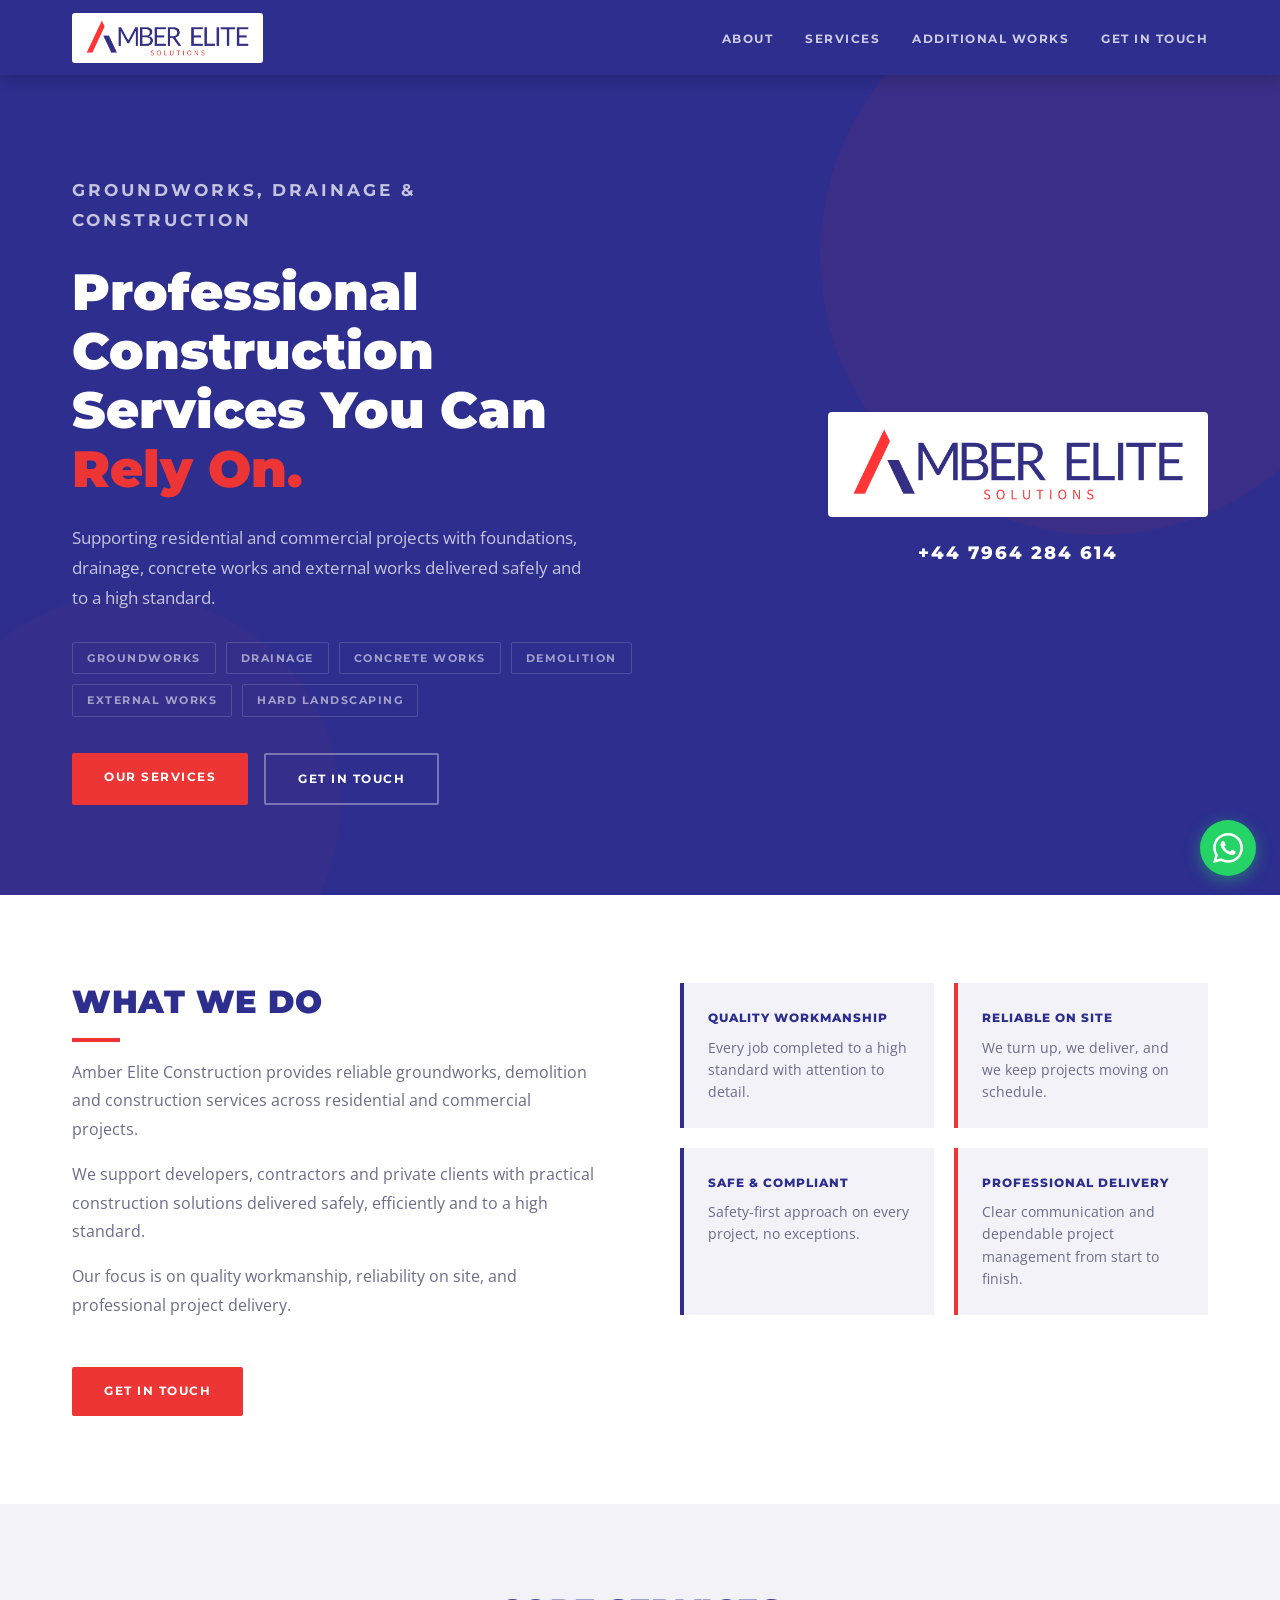
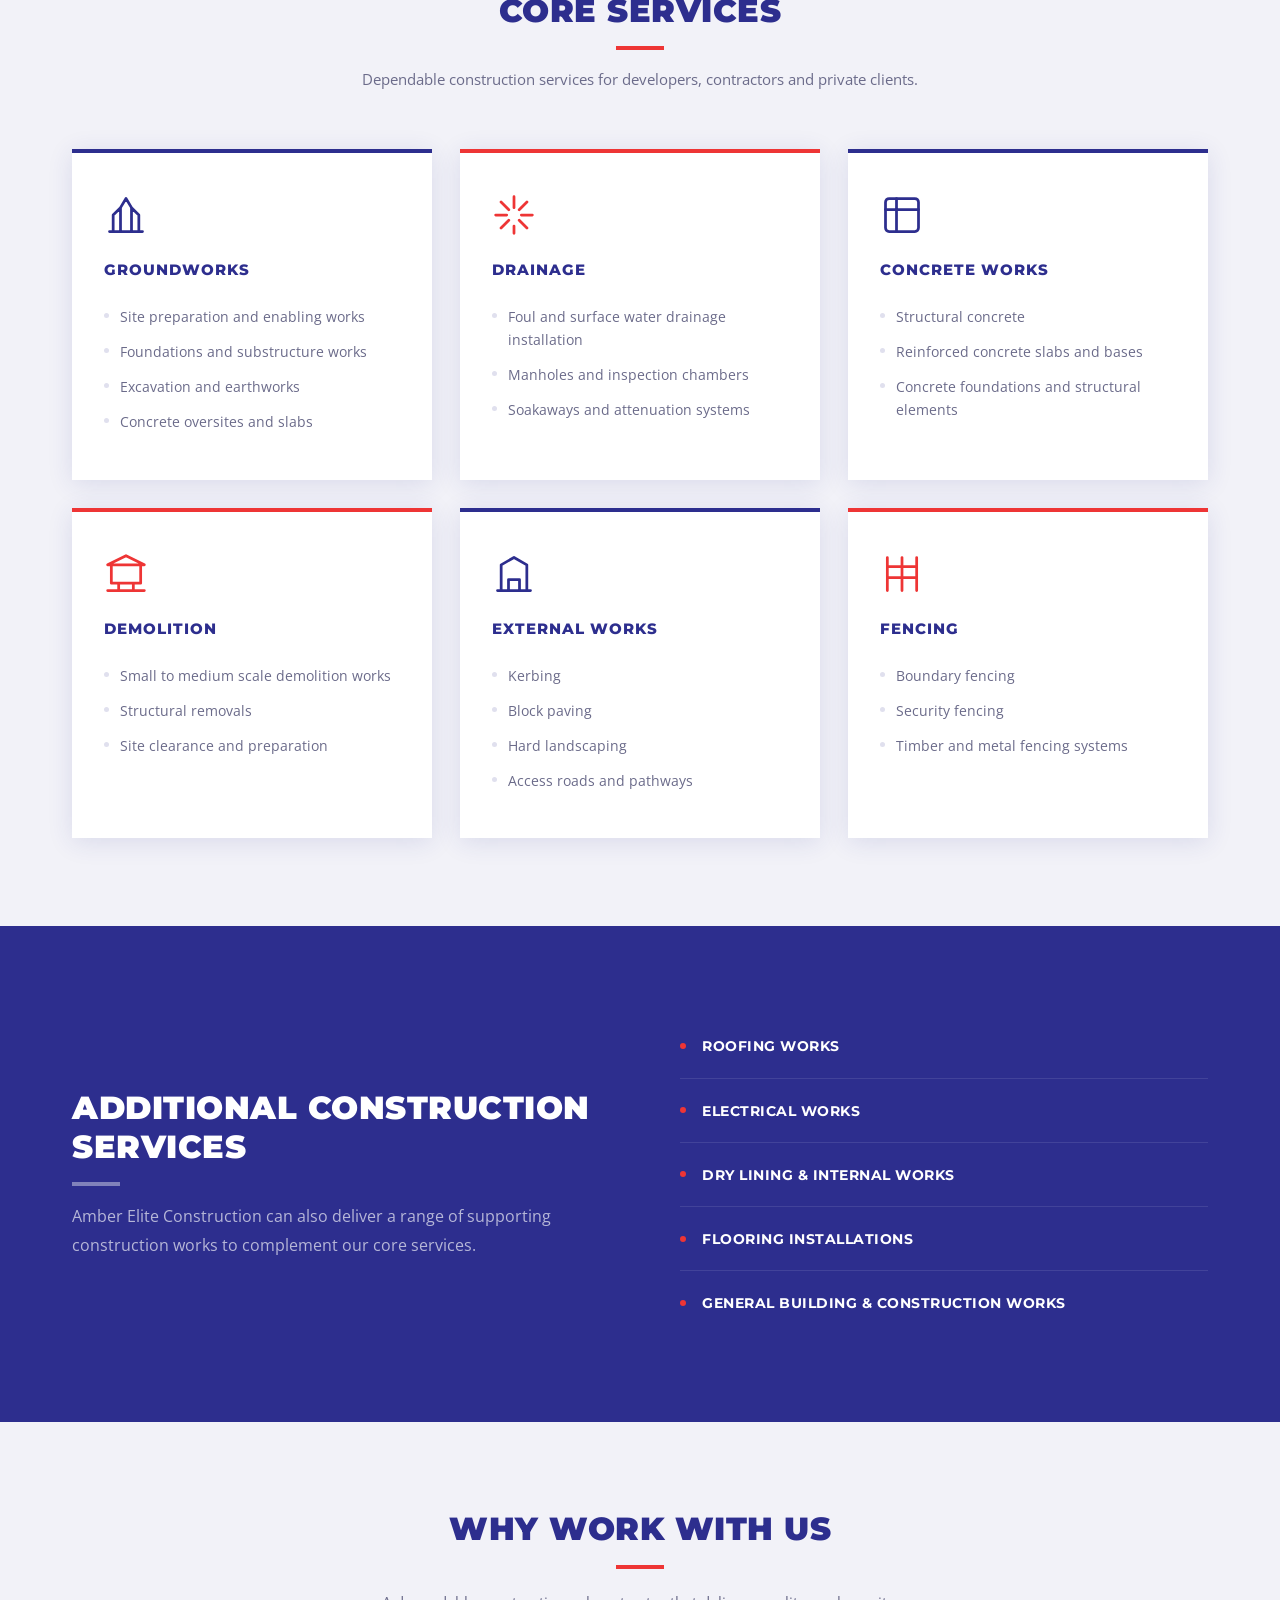
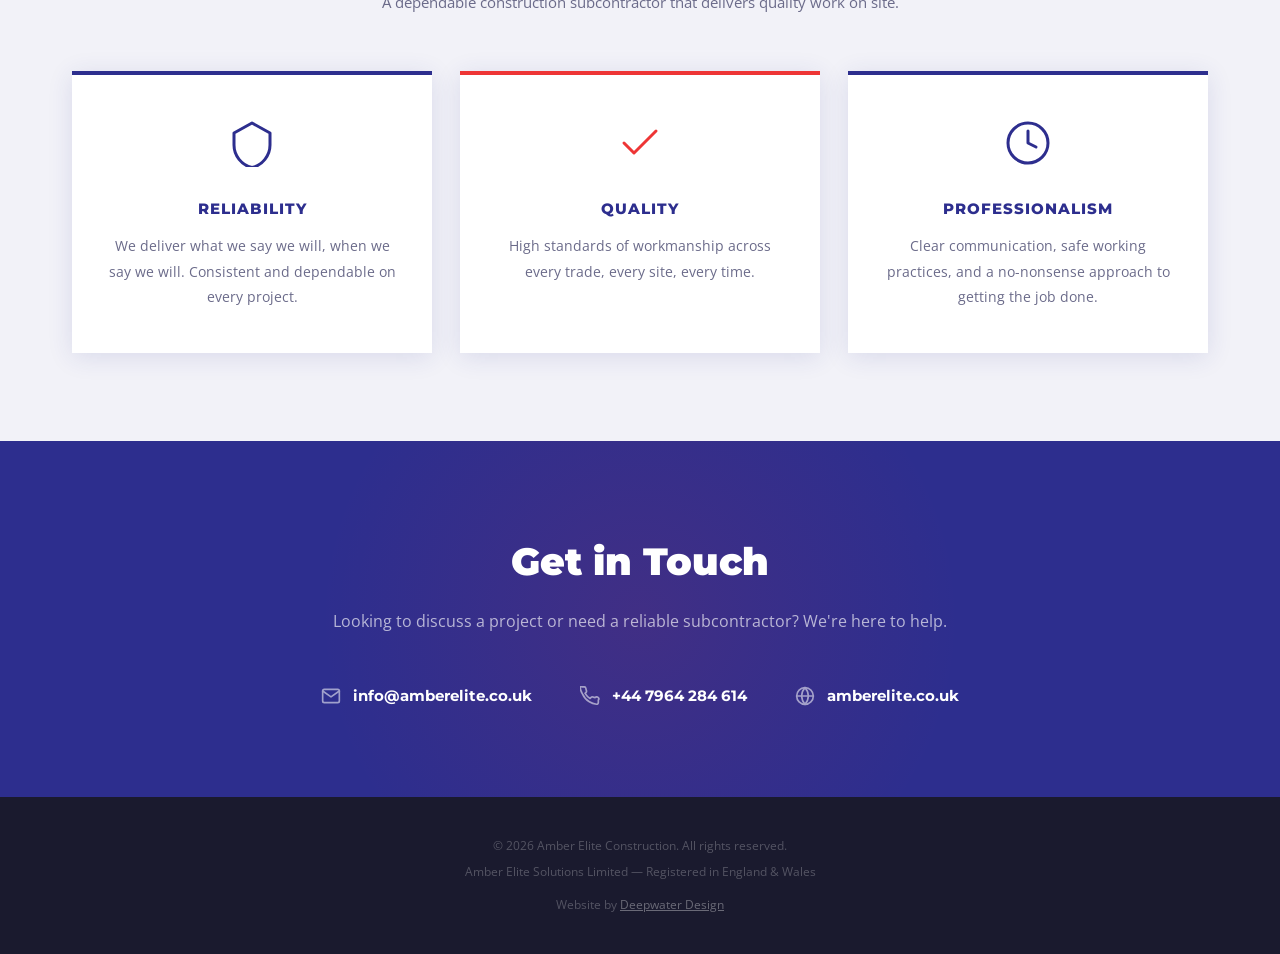
==== index.html @ a1c3de1e "Initial commit: Amber Elite Construction website Single-page site with groundworks, drainage, concre" ====
<!DOCTYPE html>
<html lang="en">
<head>
  <meta charset="UTF-8">
  <meta name="viewport" content="width=device-width, initial-scale=1.0">
  <meta name="description" content="Amber Elite Construction — Professional groundworks, drainage and construction services. Reliable subcontractor for residential and commercial projects across the UK.">
  <title>Amber Elite Construction | Groundworks, Drainage &amp; Construction</title>
  <link rel="preconnect" href="https://fonts.googleapis.com">
  <link rel="preconnect" href="https://fonts.gstatic.com" crossorigin>
  <link href="https://fonts.googleapis.com/css2?family=Montserrat:wght@400;600;700;800;900&family=Open+Sans:wght@400;500;600&display=swap" rel="stylesheet">
  <link rel="icon" type="image/x-icon" href="amber.ico">
  <link rel="stylesheet" href="style.css">
</head>
<body>

  <!-- ================================================
       HEADER
       ================================================ -->
  <header class="ae-header" id="aeHeader">
    <div class="ae-container ae-header-inner">

      <div class="ae-logo">
        <a href="index.html" aria-label="Amber Elite Construction — Home">
          <img src="amber-text-logo.png" alt="Amber Elite Construction">
        </a>
      </div>

      <nav class="ae-nav" id="aeNav" aria-label="Main navigation">
        <button class="ae-nav-close" id="aeNavClose" aria-label="Close menu">&#x2715;</button>
        <ul>
          <li><a href="#about">About</a></li>
          <li><a href="#services">Services</a></li>
          <li><a href="#additional">Additional Works</a></li>
          <li><a href="#contact" class="ae-nav-cta">Get in Touch</a></li>
        </ul>
      </nav>

      <button class="ae-hamburger" id="aeHamburger" aria-label="Toggle navigation" aria-expanded="false">
        <span></span><span></span><span></span>
      </button>

    </div>
  </header>

  <!-- ================================================
       HERO
       ================================================ -->
  <section class="ae-hero">
    <div class="ae-container ae-hero-inner">

      <div class="ae-hero-content">
        <p class="ae-hero-label">Groundworks, Drainage &amp; Construction</p>
        <h1>Professional Construction<br>Services You Can<br><em>Rely On.</em></h1>
        <p>Supporting residential and commercial projects with foundations, drainage, concrete works and external works delivered safely and to a high standard.</p>
        <div class="ae-hero-strip">
          <span>Groundworks</span>
          <span>Drainage</span>
          <span>Concrete Works</span>
          <span>Demolition</span>
          <span>External Works</span>
          <span>Hard Landscaping</span>
        </div>
        <div class="ae-hero-buttons">
          <a href="#services" class="ae-btn ae-btn-red">Our Services</a>
          <a href="#contact" class="ae-btn ae-btn-outline">Get in Touch</a>
        </div>
      </div>

      <div class="ae-hero-icon">
        <img src="amber-text-logo.png" alt="Amber Elite Construction">
        <a href="tel:+447964284614" class="ae-hero-phone">+44 7964 284 614</a>
      </div>

    </div>
  </section>

  <!-- ================================================
       ABOUT / WHAT WE DO
       ================================================ -->
  <section class="ae-about ae-section-pad" id="about">
    <div class="ae-container ae-about-inner">

      <div class="ae-about-text">
        <h2 class="ae-section-heading">What We Do</h2>
        <p>Amber Elite Construction provides reliable groundworks, demolition and construction services across residential and commercial projects.</p>
        <p>We support developers, contractors and private clients with practical construction solutions delivered safely, efficiently and to a high standard.</p>
        <p>Our focus is on quality workmanship, reliability on site, and professional project delivery.</p>
        <a href="#contact" class="ae-btn ae-btn-red" style="margin-top:32px;display:inline-block;">Get in Touch</a>
      </div>

      <div class="ae-about-points">
        <div class="ae-point">
          <h4>Quality Workmanship</h4>
          <p>Every job completed to a high standard with attention to detail.</p>
        </div>
        <div class="ae-point">
          <h4>Reliable on Site</h4>
          <p>We turn up, we deliver, and we keep projects moving on schedule.</p>
        </div>
        <div class="ae-point">
          <h4>Safe &amp; Compliant</h4>
          <p>Safety-first approach on every project, no exceptions.</p>
        </div>
        <div class="ae-point">
          <h4>Professional Delivery</h4>
          <p>Clear communication and dependable project management from start to finish.</p>
        </div>
      </div>

    </div>
  </section>

  <!-- ================================================
       CORE SERVICES
       ================================================ -->
  <section class="ae-services ae-section-pad" id="services">
    <div class="ae-container">

      <h2 class="ae-section-heading centered">Core Services</h2>
      <p class="ae-section-subhead">Dependable construction services for developers, contractors and private clients.</p>

      <div class="ae-services-grid">

        <!-- Groundworks -->
        <div class="ae-service-card">
          <div class="ae-service-icon">
            <svg viewBox="0 0 24 24" fill="none" stroke="currentColor" stroke-width="1.5" stroke-linecap="round" stroke-linejoin="round">
              <path d="M3 21h18M9 21V8l-4 4V21M15 21V8l4 4V21M9 8l3-5 3 5"/>
            </svg>
          </div>
          <h3>Groundworks</h3>
          <ul>
            <li>Site preparation and enabling works</li>
            <li>Foundations and substructure works</li>
            <li>Excavation and earthworks</li>
            <li>Concrete oversites and slabs</li>
          </ul>
        </div>

        <!-- Drainage -->
        <div class="ae-service-card">
          <div class="ae-service-icon">
            <svg viewBox="0 0 24 24" fill="none" stroke="currentColor" stroke-width="1.5" stroke-linecap="round" stroke-linejoin="round">
              <path d="M12 2v6M12 18v4M4.93 4.93l4.24 4.24M14.83 14.83l4.24 4.24M2 12h6M16 12h6M4.93 19.07l4.24-4.24M14.83 9.17l4.24-4.24"/>
            </svg>
          </div>
          <h3>Drainage</h3>
          <ul>
            <li>Foul and surface water drainage installation</li>
            <li>Manholes and inspection chambers</li>
            <li>Soakaways and attenuation systems</li>
          </ul>
        </div>

        <!-- Concrete Works -->
        <div class="ae-service-card">
          <div class="ae-service-icon">
            <svg viewBox="0 0 24 24" fill="none" stroke="currentColor" stroke-width="1.5" stroke-linecap="round" stroke-linejoin="round">
              <rect x="3" y="3" width="18" height="18" rx="2"/>
              <path d="M3 9h18M9 3v18"/>
            </svg>
          </div>
          <h3>Concrete Works</h3>
          <ul>
            <li>Structural concrete</li>
            <li>Reinforced concrete slabs and bases</li>
            <li>Concrete foundations and structural elements</li>
          </ul>
        </div>

        <!-- Demolition -->
        <div class="ae-service-card">
          <div class="ae-service-icon">
            <svg viewBox="0 0 24 24" fill="none" stroke="currentColor" stroke-width="1.5" stroke-linecap="round" stroke-linejoin="round">
              <path d="M12 2L2 7h20L12 2zM4 7v10h16V7M8 17v4M16 17v4M2 21h20"/>
            </svg>
          </div>
          <h3>Demolition</h3>
          <ul>
            <li>Small to medium scale demolition works</li>
            <li>Structural removals</li>
            <li>Site clearance and preparation</li>
          </ul>
        </div>

        <!-- External Works -->
        <div class="ae-service-card">
          <div class="ae-service-icon">
            <svg viewBox="0 0 24 24" fill="none" stroke="currentColor" stroke-width="1.5" stroke-linecap="round" stroke-linejoin="round">
              <path d="M3 21h18M5 21V7l7-4 7 4v14M9 21v-6h6v6"/>
            </svg>
          </div>
          <h3>External Works</h3>
          <ul>
            <li>Kerbing</li>
            <li>Block paving</li>
            <li>Hard landscaping</li>
            <li>Access roads and pathways</li>
          </ul>
        </div>

        <!-- Fencing -->
        <div class="ae-service-card">
          <div class="ae-service-icon">
            <svg viewBox="0 0 24 24" fill="none" stroke="currentColor" stroke-width="1.5" stroke-linecap="round" stroke-linejoin="round">
              <path d="M4 3v18M12 3v18M20 3v18M4 8h8M12 8h8M4 14h8M12 14h8"/>
            </svg>
          </div>
          <h3>Fencing</h3>
          <ul>
            <li>Boundary fencing</li>
            <li>Security fencing</li>
            <li>Timber and metal fencing systems</li>
          </ul>
        </div>

      </div>
    </div>
  </section>

  <!-- ================================================
       ADDITIONAL SERVICES
       ================================================ -->
  <section class="ae-additional" id="additional">
    <div class="ae-container ae-additional-inner">

      <div class="ae-additional-text">
        <h2 class="ae-section-heading light">Additional Construction Services</h2>
        <p>Amber Elite Construction can also deliver a range of supporting construction works to complement our core services.</p>
      </div>

      <ul class="ae-additional-list">
        <li>
          <div>
            <strong>Roofing Works</strong>
          </div>
        </li>
        <li>
          <div>
            <strong>Electrical Works</strong>
          </div>
        </li>
        <li>
          <div>
            <strong>Dry Lining &amp; Internal Works</strong>
          </div>
        </li>
        <li>
          <div>
            <strong>Flooring Installations</strong>
          </div>
        </li>
        <li>
          <div>
            <strong>General Building &amp; Construction Works</strong>
          </div>
        </li>
      </ul>

    </div>
  </section>

  <!-- ================================================
       VALUES
       ================================================ -->
  <section class="ae-values ae-section-pad" id="values">
    <div class="ae-container">

      <h2 class="ae-section-heading centered">Why Work With Us</h2>
      <p class="ae-section-subhead" style="margin-top:20px;">A dependable construction subcontractor that delivers quality work on site.</p>

      <div class="ae-values-grid">

        <div class="ae-value-card">
          <svg class="ae-value-icon" viewBox="0 0 24 24" xmlns="http://www.w3.org/2000/svg" fill="none" stroke="#2D2E8E" stroke-width="1.5" stroke-linecap="round" stroke-linejoin="round">
            <path d="M12 2L3 7v6c0 5.25 3.75 10.15 9 11.25C17.25 23.15 21 18.25 21 13V7L12 2z"/>
          </svg>
          <h3>Reliability</h3>
          <p>We deliver what we say we will, when we say we will. Consistent and dependable on every project.</p>
        </div>

        <div class="ae-value-card">
          <svg class="ae-value-icon" viewBox="0 0 24 24" xmlns="http://www.w3.org/2000/svg" fill="none" stroke="#EE3535" stroke-width="1.5" stroke-linecap="round" stroke-linejoin="round">
            <polyline points="20 6 9 17 4 12"/>
          </svg>
          <h3>Quality</h3>
          <p>High standards of workmanship across every trade, every site, every time.</p>
        </div>

        <div class="ae-value-card">
          <svg class="ae-value-icon" viewBox="0 0 24 24" xmlns="http://www.w3.org/2000/svg" fill="none" stroke="#2D2E8E" stroke-width="1.5" stroke-linecap="round" stroke-linejoin="round">
            <circle cx="12" cy="12" r="10"/>
            <path d="M12 6v6l4 2"/>
          </svg>
          <h3>Professionalism</h3>
          <p>Clear communication, safe working practices, and a no-nonsense approach to getting the job done.</p>
        </div>

      </div>
    </div>
  </section>

  <!-- ================================================
       GET IN TOUCH
       ================================================ -->
  <section class="ae-cta" id="contact">
    <div class="ae-container">
      <h2>Get in Touch</h2>
      <p>Looking to discuss a project or need a reliable subcontractor? We're here to help.</p>
      <div class="ae-cta-contacts">

        <div class="ae-contact-item">
          <svg width="20" height="20" viewBox="0 0 24 24" fill="none" stroke="currentColor" stroke-width="2" stroke-linecap="round" stroke-linejoin="round">
            <path d="M4 4h16c1.1 0 2 .9 2 2v12c0 1.1-.9 2-2 2H4c-1.1 0-2-.9-2-2V6c0-1.1.9-2 2-2z"/>
            <polyline points="22,6 12,13 2,6"/>
          </svg>
          <a href="mailto:info@amberelite.co.uk">info@amberelite.co.uk</a>
        </div>

        <div class="ae-contact-item">
          <svg width="20" height="20" viewBox="0 0 24 24" fill="none" stroke="currentColor" stroke-width="2" stroke-linecap="round" stroke-linejoin="round">
            <path d="M22 16.92v3a2 2 0 01-2.18 2 19.79 19.79 0 01-8.63-3.07A19.5 19.5 0 013.07 9.8a19.79 19.79 0 01-3.07-8.67A2 2 0 012 .99h3a2 2 0 012 1.72c.127.96.361 1.903.7 2.81a2 2 0 01-.45 2.11L6.09 8.91a16 16 0 006 6l1.27-1.27a2 2 0 012.11-.45c.907.339 1.85.573 2.81.7A2 2 0 0122 16.92z"/>
          </svg>
          <a href="tel:+447964284614">+44 7964 284 614</a>
        </div>

        <div class="ae-contact-item">
          <svg width="20" height="20" viewBox="0 0 24 24" fill="none" stroke="currentColor" stroke-width="2" stroke-linecap="round" stroke-linejoin="round">
            <circle cx="12" cy="12" r="10"/>
            <line x1="2" y1="12" x2="22" y2="12"/>
            <path d="M12 2a15.3 15.3 0 014 10 15.3 15.3 0 01-4 10 15.3 15.3 0 01-4-10 15.3 15.3 0 014-10z"/>
          </svg>
          <a href="https://www.amberelite.co.uk" target="_blank" rel="noopener">amberelite.co.uk</a>
        </div>

      </div>
    </div>
  </section>

  <!-- ================================================
       FOOTER
       ================================================ -->
  <footer class="ae-footer">
    <div class="ae-container">
      <p>&copy; 2026 Amber Elite Construction. All rights reserved.</p>
      <p>Amber Elite Solutions Limited — Registered in England &amp; Wales</p>
      <p style="margin-top:6px;">Website by <a href="https://www.deepwaterdesign.co.uk" target="_blank" rel="noopener">Deepwater Design</a></p>
    </div>
  </footer>

  <script>
    var aeHamburger = document.getElementById('aeHamburger');
    var aeNav = document.getElementById('aeNav');
    function closeAeNav() {
      aeNav.classList.remove('open');
      aeHamburger.classList.remove('open');
      aeHamburger.setAttribute('aria-expanded', 'false');
      document.body.style.overflow = '';
    }
    aeHamburger.addEventListener('click', function() {
      var isOpen = this.getAttribute('aria-expanded') !== 'true';
      aeNav.classList.toggle('open', isOpen);
      this.classList.toggle('open', isOpen);
      this.setAttribute('aria-expanded', isOpen);
      document.body.style.overflow = isOpen ? 'hidden' : '';
    });
    document.getElementById('aeNavClose').addEventListener('click', closeAeNav);
    aeNav.querySelectorAll('a').forEach(function(a) { a.addEventListener('click', closeAeNav); });
  </script>

  <a href="https://wa.me/447964284614" class="ae-whatsapp-btn" target="_blank" rel="noopener" aria-label="Chat with us on WhatsApp">
    <svg xmlns="http://www.w3.org/2000/svg" viewBox="0 0 24 24"><path d="M17.472 14.382c-.297-.149-1.758-.867-2.03-.967-.273-.099-.471-.148-.67.15-.197.297-.767.966-.94 1.164-.173.199-.347.223-.644.075-.297-.15-1.255-.463-2.39-1.475-.883-.788-1.48-1.761-1.653-2.059-.173-.297-.018-.458.13-.606.134-.133.298-.347.446-.52.149-.174.198-.298.298-.497.099-.198.05-.371-.025-.52-.075-.149-.669-1.612-.916-2.207-.242-.579-.487-.5-.669-.51-.173-.008-.371-.01-.57-.01-.198 0-.52.074-.792.372-.272.297-1.04 1.016-1.04 2.479 0 1.462 1.065 2.875 1.213 3.074.149.198 2.096 3.2 5.077 4.487.709.306 1.262.489 1.694.625.712.227 1.36.195 1.871.118.571-.085 1.758-.719 2.006-1.413.248-.694.248-1.289.173-1.413-.074-.124-.272-.198-.57-.347m-5.421 7.403h-.004a9.87 9.87 0 01-5.031-1.378l-.361-.214-3.741.982.998-3.648-.235-.374a9.86 9.86 0 01-1.51-5.26c.001-5.45 4.436-9.884 9.888-9.884 2.64 0 5.122 1.03 6.988 2.898a9.825 9.825 0 012.893 6.994c-.003 5.45-4.437 9.884-9.885 9.884m8.413-18.297A11.815 11.815 0 0012.05 0C5.495 0 .16 5.335.157 11.892c0 2.096.547 4.142 1.588 5.945L.057 24l6.305-1.654a11.882 11.882 0 005.683 1.448h.005c6.554 0 11.89-5.335 11.893-11.893a11.821 11.821 0 00-3.48-8.413z"/></svg>
  </a>

</body>
</html>
---- style.css ----
/* ================================================
   AMBER ELITE CONSTRUCTION — STYLESHEET
   ================================================ */

:root {
  --ae-navy:       #2D2E8E;
  --ae-navy-dark:  #1f2070;
  --ae-red:        #EE3535;
  --ae-red-dark:   #cc2828;
  --ae-white:      #FFFFFF;
  --ae-light:      #F2F2F8;
  --ae-dark:       #1a1a2e;
  --ae-grey:       #6b6b8a;
  --ae-mid:        #e0e0ee;
  --ae-font-h:     'Montserrat', sans-serif;
  --ae-font-b:     'Open Sans', sans-serif;
  --ae-shadow:     0 4px 24px rgba(43,46,142,0.12);
}

*, *::before, *::after { box-sizing: border-box; margin: 0; padding: 0; }
html { scroll-behavior: smooth; }
body { font-family: var(--ae-font-b); color: var(--ae-dark); background: var(--ae-white); line-height: 1.7; }
a { text-decoration: none; color: inherit; }
img { max-width: 100%; display: block; }

.ae-container { max-width: 1200px; margin: 0 auto; padding: 0 32px; }
.ae-section-pad { padding: 88px 0; }

/* ================================================
   HEADER
   ================================================ */
.ae-header {
  background: var(--ae-navy);
  padding: 0;
  position: sticky;
  top: 0;
  z-index: 100;
  box-shadow: 0 2px 16px rgba(0,0,0,0.25);
}
.ae-header-inner {
  display: flex;
  align-items: center;
  justify-content: space-between;
  height: 75px;
}
.ae-logo {
  background: var(--ae-white);
  padding: 7px 14px;
  border-radius: 3px;
}
.ae-logo img { height: 36px; width: auto; display: block; }

.ae-nav { display: flex; align-self: stretch; }
.ae-nav ul {
  list-style: none;
  display: flex;
  gap: 32px;
  align-items: center;
  height: 100%;
}
.ae-nav a {
  font-family: var(--ae-font-h);
  font-size: 0.76rem;
  font-weight: 700;
  text-transform: uppercase;
  letter-spacing: 1.5px;
  color: rgba(255,255,255,0.75);
  transition: color 0.2s;
  position: relative;
}
.ae-nav a::after {
  content: '';
  position: absolute;
  bottom: -5px; left: 0;
  width: 0; height: 2px;
  background: var(--ae-red);
  transition: width 0.3s ease;
}
.ae-nav a:hover::after { width: 100%; }
.ae-nav a:hover { color: var(--ae-white); }
.ae-nav .ae-nav-cta { color: rgba(255,255,255,0.75) !important; }
.ae-nav .ae-nav-cta:hover { color: var(--ae-white) !important; }

.ae-nav-close { display: none; }

.ae-hamburger {
  display: none;
  flex-direction: column;
  gap: 5px;
  background: none;
  border: none;
  cursor: pointer;
  padding: 4px;
}
.ae-hamburger span {
  display: block;
  width: 24px;
  height: 2px;
  background: var(--ae-white);
  border-radius: 2px;
  transition: all 0.2s;
}

/* ================================================
   HERO
   ================================================ */
.ae-hero {
  background: var(--ae-navy);
  padding: 100px 0 90px;
  position: relative;
  overflow: hidden;
}
.ae-hero::before {
  content: '';
  position: absolute;
  top: -100px; right: -100px;
  width: 560px; height: 560px;
  background: var(--ae-red);
  opacity: 0.07;
  border-radius: 50%;
  pointer-events: none;
}
.ae-hero::after {
  content: '';
  position: absolute;
  bottom: -120px; left: -80px;
  width: 420px; height: 420px;
  background: var(--ae-red);
  opacity: 0.04;
  border-radius: 50%;
  pointer-events: none;
}
.ae-hero-inner {
  display: grid;
  grid-template-columns: 1fr auto;
  gap: 60px;
  align-items: center;
  position: relative;
  z-index: 1;
}
.ae-hero-label {
  font-family: var(--ae-font-h);
  font-size: 0.72rem;
  font-weight: 700;
  text-transform: uppercase;
  letter-spacing: 3px;
  color: var(--ae-red);
  margin-bottom: 20px;
}
.ae-hero h1 {
  font-family: var(--ae-font-h);
  font-size: clamp(2.2rem, 4vw, 3.4rem);
  font-weight: 900;
  color: var(--ae-white);
  line-height: 1.15;
  margin-bottom: 24px;
}
.ae-hero h1 em {
  color: var(--ae-red);
  font-style: normal;
}
.ae-hero-content > p {
  font-size: 1.05rem;
  color: rgba(255,255,255,0.72);
  max-width: 520px;
  margin-bottom: 28px;
  line-height: 1.8;
}
.ae-hero-buttons { display: flex; gap: 16px; flex-wrap: wrap; }

/* Service strip */
.ae-hero-strip {
  display: flex;
  flex-wrap: wrap;
  gap: 10px;
  margin-bottom: 36px;
}
.ae-hero-strip span {
  font-family: var(--ae-font-h);
  font-size: 0.68rem;
  font-weight: 700;
  text-transform: uppercase;
  letter-spacing: 1.5px;
  color: rgba(255,255,255,0.55);
  padding: 6px 14px;
  border: 1px solid rgba(255,255,255,0.15);
  border-radius: 2px;
}

.ae-btn {
  display: inline-block;
  font-family: var(--ae-font-h);
  font-size: 0.76rem;
  font-weight: 700;
  text-transform: uppercase;
  letter-spacing: 1.5px;
  padding: 14px 32px;
  border-radius: 2px;
  transition: all 0.2s;
  cursor: pointer;
}
.ae-btn-red  { background: var(--ae-red); color: var(--ae-white); }
.ae-btn-red:hover  { background: var(--ae-red-dark); }
.ae-btn-outline { border: 2px solid rgba(255,255,255,0.35); color: var(--ae-white); }
.ae-btn-outline:hover { border-color: var(--ae-white); background: rgba(255,255,255,0.08); }

.ae-hero-icon { opacity: 1; flex-shrink: 0; display: flex; flex-direction: column; align-items: center; gap: 20px; }
.ae-hero-icon img { width: 380px; height: auto; background: var(--ae-white); padding: 16px 24px; border-radius: 4px; }
.ae-hero-phone {
  font-family: var(--ae-font-h);
  font-size: 1.15rem;
  font-weight: 800;
  color: var(--ae-white);
  letter-spacing: 2px;
  transition: color 0.2s;
}
.ae-hero-phone:hover { color: var(--ae-red); }

/* ================================================
   SECTION HEADINGS
   ================================================ */
.ae-section-heading {
  font-family: var(--ae-font-h);
  font-size: clamp(1.6rem, 2.5vw, 2.2rem);
  font-weight: 900;
  text-transform: uppercase;
  letter-spacing: 0.5px;
  color: var(--ae-navy);
  margin-bottom: 16px;
  line-height: 1.2;
}
.ae-section-heading::after {
  content: '';
  display: block;
  width: 48px;
  height: 4px;
  background: var(--ae-red);
  margin-top: 16px;
}
.ae-section-heading.centered { text-align: center; }
.ae-section-heading.centered::after { margin: 16px auto 0; }
.ae-section-heading.light { color: var(--ae-white); }
.ae-section-heading.light::after { background: rgba(255,255,255,0.4); }

.ae-section-subhead {
  color: var(--ae-grey);
  font-size: 0.95rem;
  max-width: 600px;
  margin: 0 auto;
  text-align: center;
  line-height: 1.75;
}

/* ================================================
   ABOUT / WHAT WE DO
   ================================================ */
.ae-about { background: var(--ae-white); }
.ae-about-inner {
  display: grid;
  grid-template-columns: 1fr 1fr;
  gap: 80px;
  align-items: start;
}
.ae-about-text p {
  color: var(--ae-grey);
  font-size: 0.97rem;
  line-height: 1.85;
  margin-bottom: 16px;
}

.ae-about-points {
  display: grid;
  grid-template-columns: 1fr 1fr;
  gap: 20px;
}
.ae-point {
  background: var(--ae-light);
  padding: 24px;
  border-left: 4px solid var(--ae-navy);
}
.ae-point:nth-child(even) { border-left-color: var(--ae-red); }
.ae-point h4 {
  font-family: var(--ae-font-h);
  font-size: 0.78rem;
  font-weight: 800;
  text-transform: uppercase;
  letter-spacing: 1px;
  color: var(--ae-navy);
  margin-bottom: 8px;
}
.ae-point p { font-size: 0.85rem; color: var(--ae-grey); line-height: 1.65; }

/* ================================================
   CORE SERVICES GRID
   ================================================ */
.ae-services { background: var(--ae-light); }
.ae-services-grid {
  display: grid;
  grid-template-columns: repeat(3, 1fr);
  gap: 28px;
  margin-top: 56px;
}
.ae-service-card {
  background: var(--ae-white);
  padding: 40px 32px;
  border-top: 4px solid var(--ae-navy);
  box-shadow: var(--ae-shadow);
  transition: transform 0.2s ease, box-shadow 0.2s ease;
}
.ae-service-card:nth-child(even) { border-top-color: var(--ae-red); }
.ae-service-card:hover {
  transform: translateY(-4px);
  box-shadow: 0 8px 32px rgba(43,46,142,0.18);
}
.ae-service-icon {
  width: 44px;
  height: 44px;
  margin-bottom: 20px;
  color: var(--ae-navy);
}
.ae-service-card:nth-child(even) .ae-service-icon { color: var(--ae-red); }
.ae-service-card h3 {
  font-family: var(--ae-font-h);
  font-size: 0.95rem;
  font-weight: 800;
  text-transform: uppercase;
  letter-spacing: 1px;
  color: var(--ae-navy);
  margin-bottom: 16px;
}
.ae-service-card ul {
  list-style: none;
}
.ae-service-card ul li {
  font-size: 0.88rem;
  color: var(--ae-grey);
  line-height: 1.65;
  padding: 6px 0;
  padding-left: 16px;
  position: relative;
}
.ae-service-card ul li::before {
  content: '';
  position: absolute;
  left: 0;
  top: 14px;
  width: 5px;
  height: 5px;
  background: var(--ae-mid);
  border-radius: 50%;
}

/* ================================================
   ADDITIONAL SERVICES
   ================================================ */
.ae-additional {
  background: var(--ae-navy);
  padding: 88px 0;
}
.ae-additional-inner {
  display: grid;
  grid-template-columns: 1fr 1fr;
  gap: 80px;
  align-items: center;
}
.ae-additional-text p {
  color: rgba(255,255,255,0.65);
  font-size: 0.97rem;
  line-height: 1.85;
  margin-top: 16px;
}
.ae-additional-list {
  list-style: none;
}
.ae-additional-list li {
  display: flex;
  align-items: center;
  gap: 16px;
  padding: 18px 0;
  border-bottom: 1px solid rgba(255,255,255,0.1);
}
.ae-additional-list li:last-child { border-bottom: none; }
.ae-additional-list li::before {
  content: '';
  flex-shrink: 0;
  width: 6px;
  height: 6px;
  background: var(--ae-red);
  border-radius: 50%;
}
.ae-additional-list li strong {
  font-family: var(--ae-font-h);
  font-size: 0.85rem;
  font-weight: 700;
  text-transform: uppercase;
  letter-spacing: 0.5px;
  color: var(--ae-white);
}

/* ================================================
   VALUES
   ================================================ */
.ae-values { background: var(--ae-light); text-align: center; }
.ae-values-grid {
  display: grid;
  grid-template-columns: repeat(3, 1fr);
  gap: 28px;
  margin-top: 56px;
}
.ae-value-card {
  background: var(--ae-white);
  padding: 44px 32px;
  border-top: 4px solid var(--ae-navy);
  box-shadow: var(--ae-shadow);
}
.ae-value-card:nth-child(2) { border-top-color: var(--ae-red); }
.ae-value-icon {
  width: 48px;
  height: 48px;
  margin: 0 auto 20px;
}
.ae-value-card h3 {
  font-family: var(--ae-font-h);
  font-size: 0.95rem;
  font-weight: 800;
  text-transform: uppercase;
  letter-spacing: 1px;
  color: var(--ae-navy);
  margin-bottom: 12px;
}
.ae-value-card p { font-size: 0.9rem; color: var(--ae-grey); line-height: 1.75; }

/* ================================================
   CTA / CONTACT
   ================================================ */
.ae-cta {
  background: var(--ae-navy);
  padding: 88px 0;
  text-align: center;
  position: relative;
  overflow: hidden;
}
.ae-cta::before {
  content: '';
  position: absolute;
  top: 50%; left: 50%;
  transform: translate(-50%, -50%);
  width: 700px; height: 700px;
  background: radial-gradient(circle, rgba(238,53,53,0.1) 0%, transparent 65%);
  pointer-events: none;
}
.ae-cta h2 {
  font-family: var(--ae-font-h);
  font-size: clamp(1.8rem, 3vw, 2.6rem);
  font-weight: 900;
  color: var(--ae-white);
  margin-bottom: 14px;
  position: relative;
}
.ae-cta > .ae-container > p {
  color: rgba(255,255,255,0.65);
  font-size: 1rem;
  margin-bottom: 48px;
  position: relative;
}
.ae-cta-contacts {
  display: flex;
  justify-content: center;
  gap: 48px;
  flex-wrap: wrap;
  position: relative;
}
.ae-contact-item {
  display: flex;
  align-items: center;
  gap: 12px;
}
.ae-contact-item svg { flex-shrink: 0; opacity: 0.55; color: var(--ae-white); }
.ae-contact-item a {
  font-family: var(--ae-font-h);
  font-size: 0.95rem;
  font-weight: 700;
  color: var(--ae-white);
  transition: color 0.2s;
}
.ae-contact-item a:hover { color: var(--ae-red); }

/* ================================================
   FOOTER
   ================================================ */
.ae-footer {
  background: var(--ae-dark);
  padding: 36px 0;
  text-align: center;
}
.ae-footer p { font-size: 0.78rem; color: rgba(255,255,255,0.25); line-height: 2.1; }
.ae-footer a { color: rgba(255,255,255,0.35); text-decoration: underline; transition: color 0.2s; }
.ae-footer a:hover { color: rgba(255,255,255,0.65); }

/* ================================================
   WHATSAPP STICKY BUTTON
   ================================================ */
.ae-whatsapp-btn {
  position: fixed;
  bottom: 24px;
  right: 24px;
  z-index: 999;
  width: 56px;
  height: 56px;
  background: #25D366;
  border-radius: 50%;
  display: flex;
  align-items: center;
  justify-content: center;
  box-shadow: 0 4px 16px rgba(37, 211, 102, 0.45);
  transition: transform 0.2s ease, box-shadow 0.2s ease;
  text-decoration: none;
}
.ae-whatsapp-btn:hover {
  transform: scale(1.1);
  box-shadow: 0 6px 24px rgba(37, 211, 102, 0.6);
}
.ae-whatsapp-btn svg {
  width: 30px;
  height: 30px;
  fill: #ffffff;
}

/* ================================================
   RESPONSIVE
   ================================================ */
@media (max-width: 1024px) {
  .ae-services-grid { grid-template-columns: repeat(2, 1fr); }
}

@media (max-width: 900px) {
  .ae-hero-inner { grid-template-columns: 1fr; }
  .ae-hero-icon { display: none; }
  .ae-about-inner { grid-template-columns: 1fr; gap: 48px; }
  .ae-additional-inner { grid-template-columns: 1fr; gap: 40px; }
  .ae-values-grid { grid-template-columns: 1fr 1fr; }
}

@media (max-width: 768px) {
  .ae-about-points { grid-template-columns: 1fr; }
  .ae-services-grid { grid-template-columns: 1fr; }
  .ae-cta-contacts { flex-direction: column; align-items: center; gap: 20px; }
  .ae-section-pad { padding: 60px 0; }
  .ae-container { padding: 0 20px; }
  .ae-values-grid { grid-template-columns: 1fr; }
  .ae-additional { padding: 60px 0; }
}

@media (max-width: 1100px) {
  .ae-nav { display: none; }
  .ae-hamburger { display: flex; }
  .ae-hamburger span { transform-origin: center; }
  .ae-hamburger.open span:nth-child(1) { transform: translateY(7px) rotate(45deg); }
  .ae-hamburger.open span:nth-child(2) { opacity: 0; }
  .ae-hamburger.open span:nth-child(3) { transform: translateY(-7px) rotate(-45deg); }
  .ae-nav.open {
    display: block;
    position: fixed;
    top: 0; left: 0; right: 0; bottom: 0;
    background: var(--ae-navy);
    padding-top: 75px;
    overflow-y: auto;
    -webkit-overflow-scrolling: touch;
    z-index: 99;
  }
  .ae-nav.open .ae-nav-close {
    display: block;
    position: absolute;
    top: 89px;
    right: 24px;
    background: none;
    border: none;
    color: rgba(255,255,255,0.55);
    font-size: 1.5rem;
    line-height: 1;
    cursor: pointer;
    padding: 4px 8px;
    transition: color 0.2s;
  }
  .ae-nav.open .ae-nav-close:hover { color: var(--ae-white); }
  .ae-nav.open ul { flex-direction: column; gap: 0; align-items: stretch; height: auto; }
  .ae-nav.open ul li a {
    display: block;
    padding: 18px 28px;
    border-bottom: 1px solid rgba(255,255,255,0.07);
    font-size: 1.1rem;
    letter-spacing: 2px;
    color: var(--ae-white);
  }
  .ae-nav.open ul li a::after { display: none; }
  .ae-nav.open .ae-nav-cta {
    background: none !important;
    padding: 18px 28px;
    border-radius: 0;
  }
}
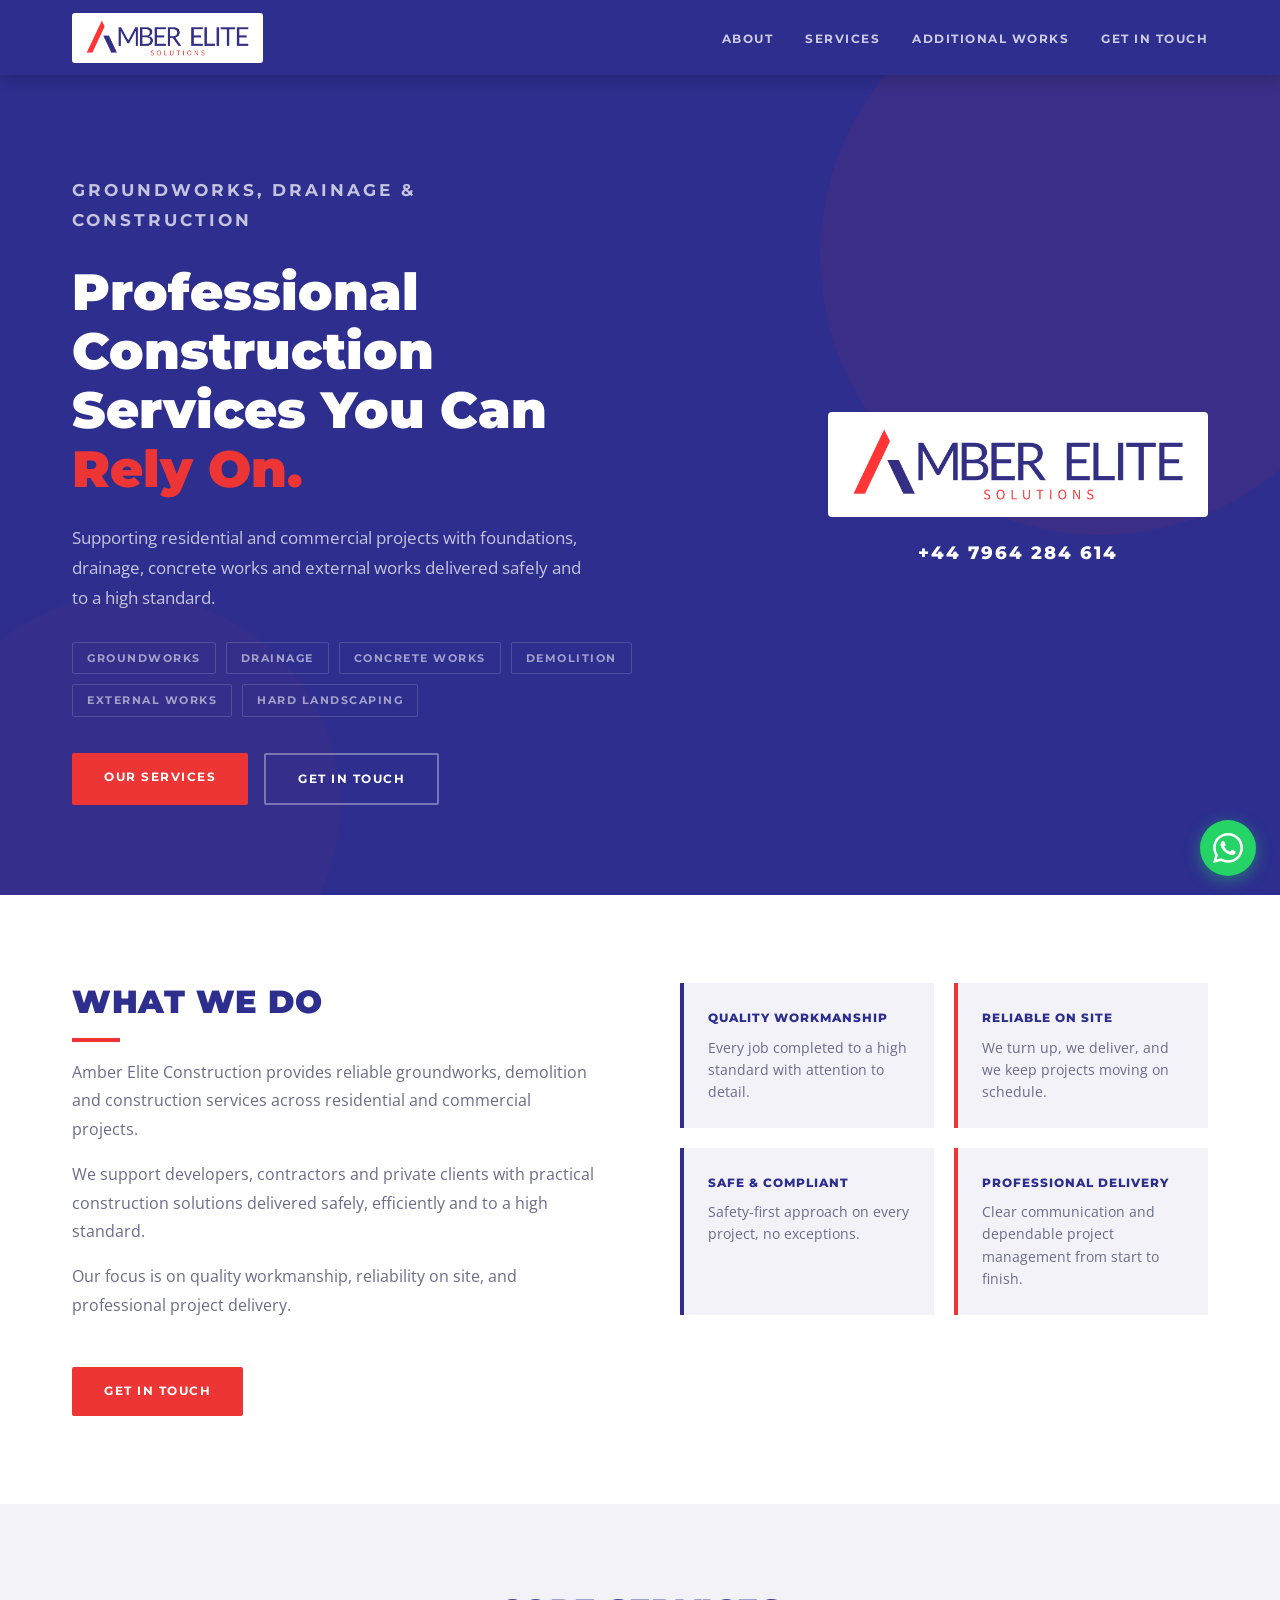
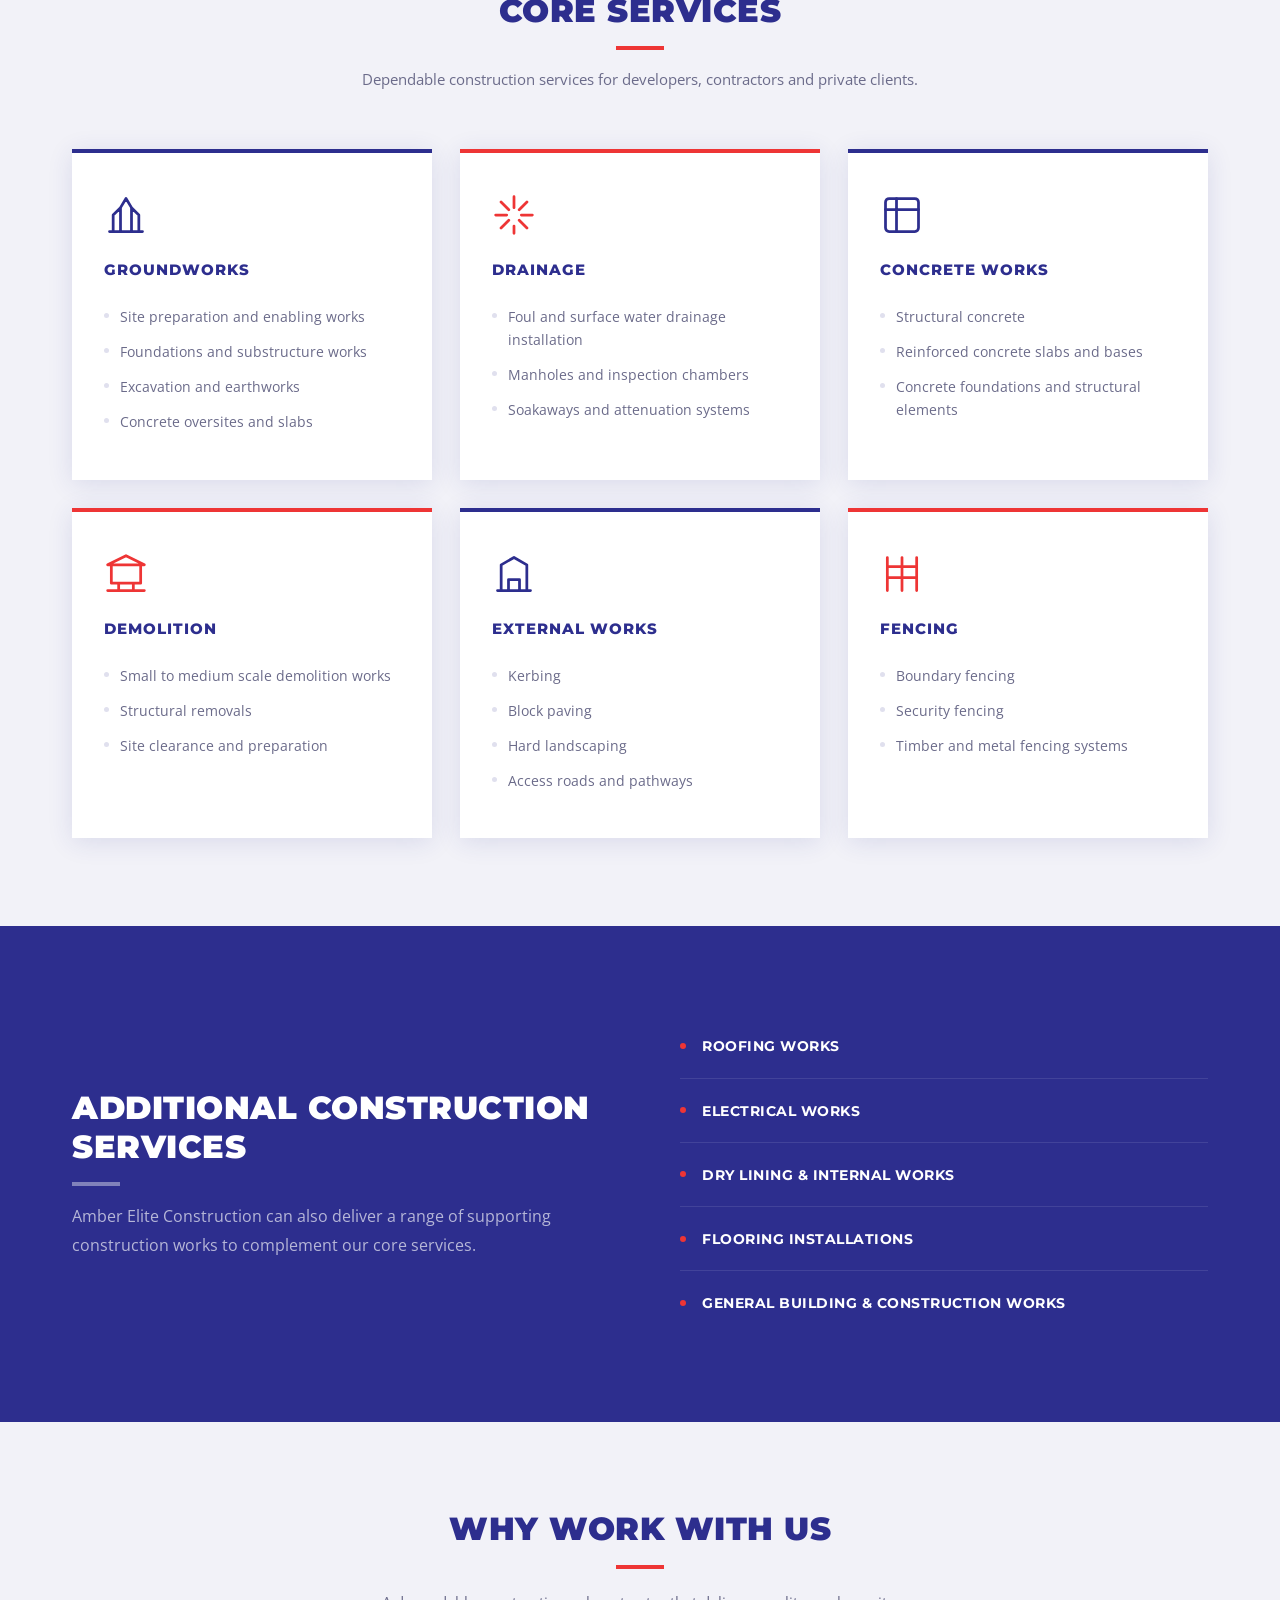
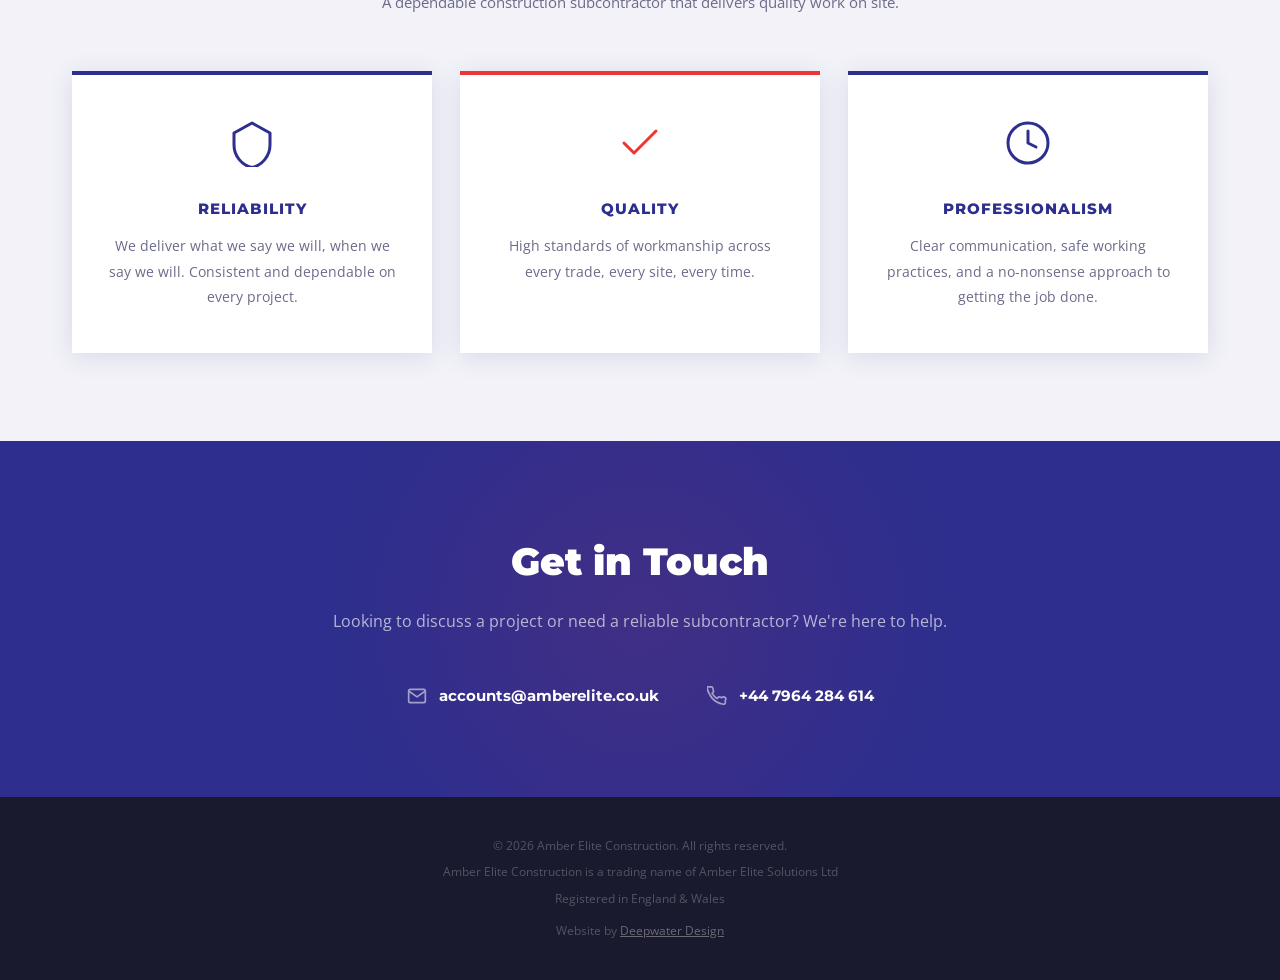
==== commit 9c108283: "Update contact email to accounts@amberelite.co.uk Co-Authored-By: Claude Opus 4.6 <noreply@anthropic" ====
--- a/index.html
+++ b/index.html
@@ -314,7 +314,7 @@
             <path d="M4 4h16c1.1 0 2 .9 2 2v12c0 1.1-.9 2-2 2H4c-1.1 0-2-.9-2-2V6c0-1.1.9-2 2-2z"/>
             <polyline points="22,6 12,13 2,6"/>
           </svg>
-          <a href="mailto:info@amberelite.co.uk">info@amberelite.co.uk</a>
+          <a href="mailto:accounts@amberelite.co.uk">accounts@amberelite.co.uk</a>
         </div>
 
         <div class="ae-contact-item">
@@ -324,15 +324,6 @@
           <a href="tel:+447964284614">+44 7964 284 614</a>
         </div>
 
-        <div class="ae-contact-item">
-          <svg width="20" height="20" viewBox="0 0 24 24" fill="none" stroke="currentColor" stroke-width="2" stroke-linecap="round" stroke-linejoin="round">
-            <circle cx="12" cy="12" r="10"/>
-            <line x1="2" y1="12" x2="22" y2="12"/>
-            <path d="M12 2a15.3 15.3 0 014 10 15.3 15.3 0 01-4 10 15.3 15.3 0 01-4-10 15.3 15.3 0 014-10z"/>
-          </svg>
-          <a href="https://www.amberelite.co.uk" target="_blank" rel="noopener">amberelite.co.uk</a>
-        </div>
-
       </div>
     </div>
   </section>
@@ -343,7 +334,8 @@
   <footer class="ae-footer">
     <div class="ae-container">
       <p>&copy; 2026 Amber Elite Construction. All rights reserved.</p>
-      <p>Amber Elite Solutions Limited — Registered in England &amp; Wales</p>
+      <p>Amber Elite Construction is a trading name of Amber Elite Solutions Ltd</p>
+      <p>Registered in England &amp; Wales</p>
       <p style="margin-top:6px;">Website by <a href="https://www.deepwaterdesign.co.uk" target="_blank" rel="noopener">Deepwater Design</a></p>
     </div>
   </footer>
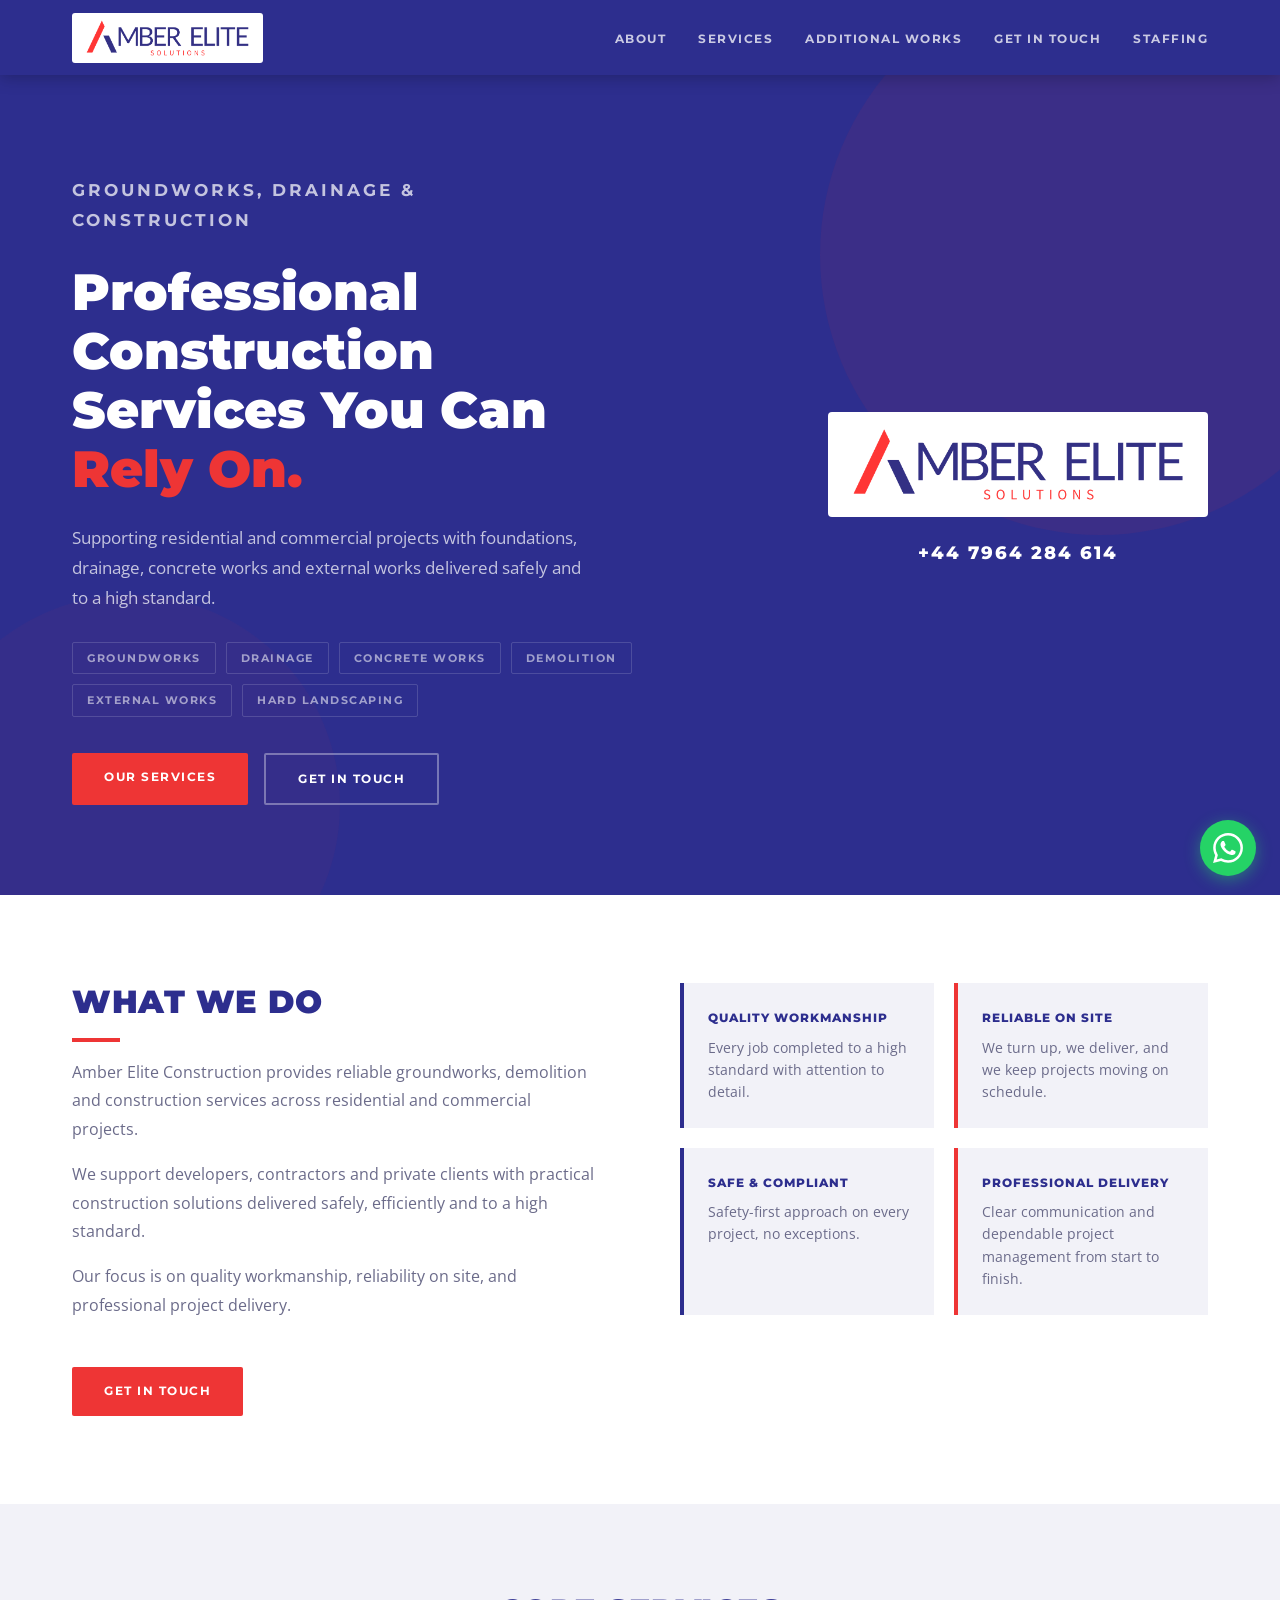
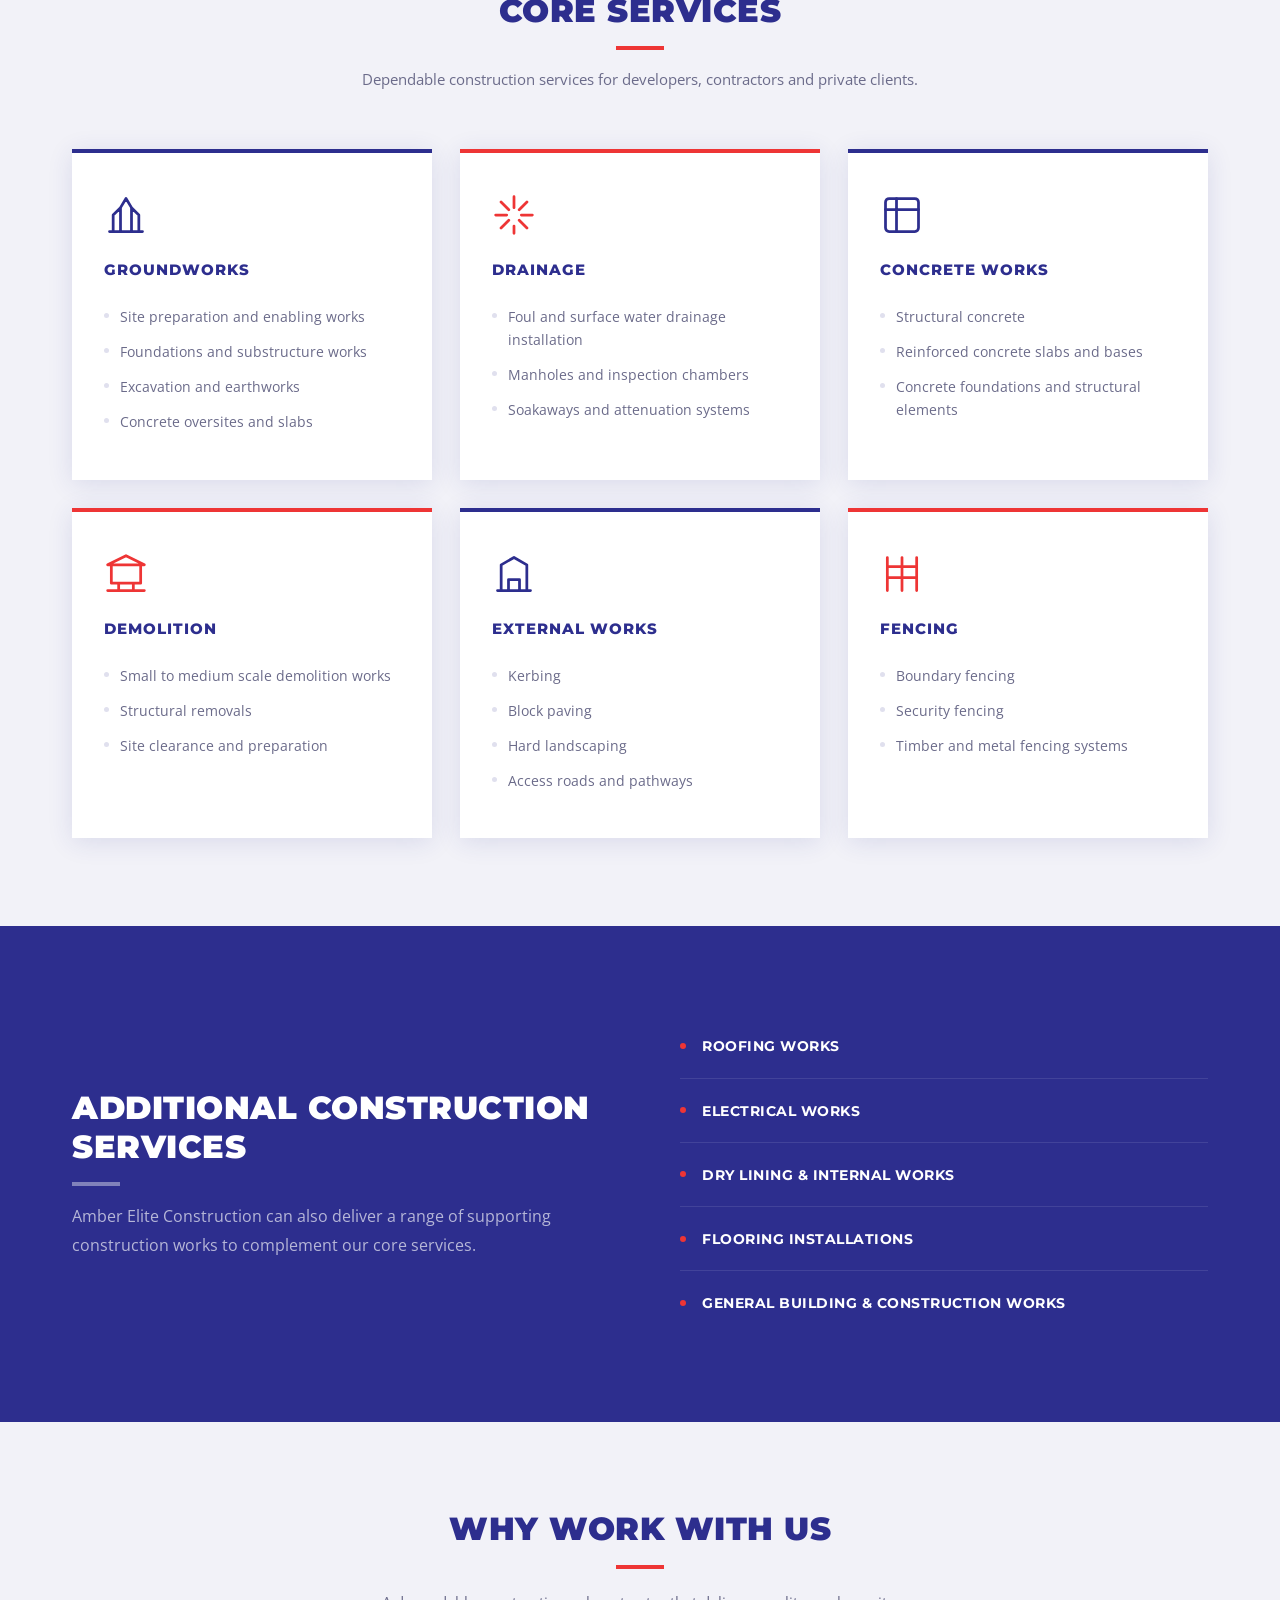
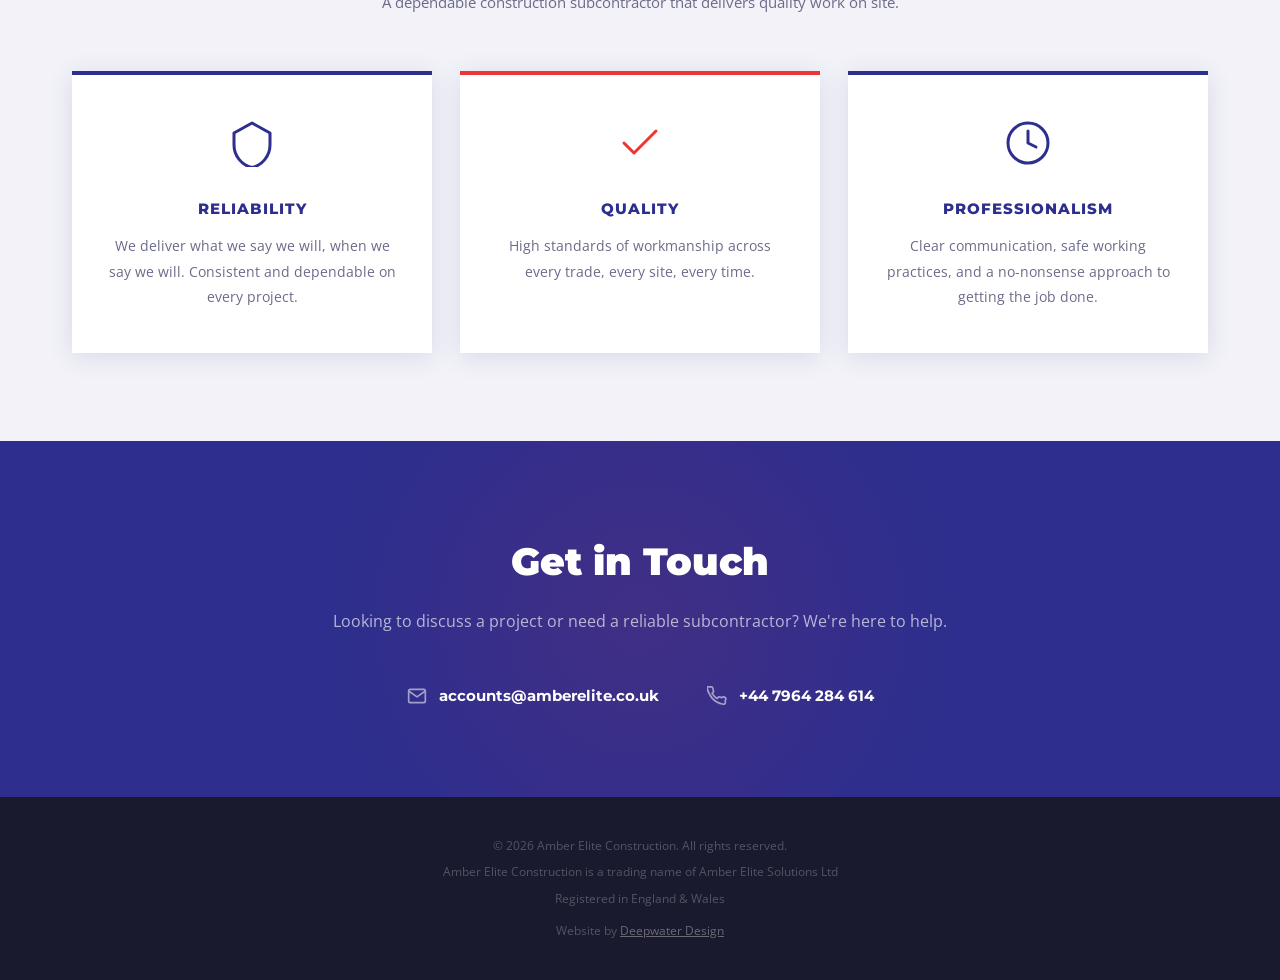
==== commit eb0be4c1: "Add staffing page, nav link, and align service panel buttons - Staffing page: exact copy of BAAM Amb" ====
--- a/index.html
+++ b/index.html
@@ -32,6 +32,7 @@
           <li><a href="#services">Services</a></li>
           <li><a href="#additional">Additional Works</a></li>
           <li><a href="#contact" class="ae-nav-cta">Get in Touch</a></li>
+          <li><a href="staffing.html" class="ae-nav-staffing">Staffing</a></li>
         </ul>
       </nav>
 
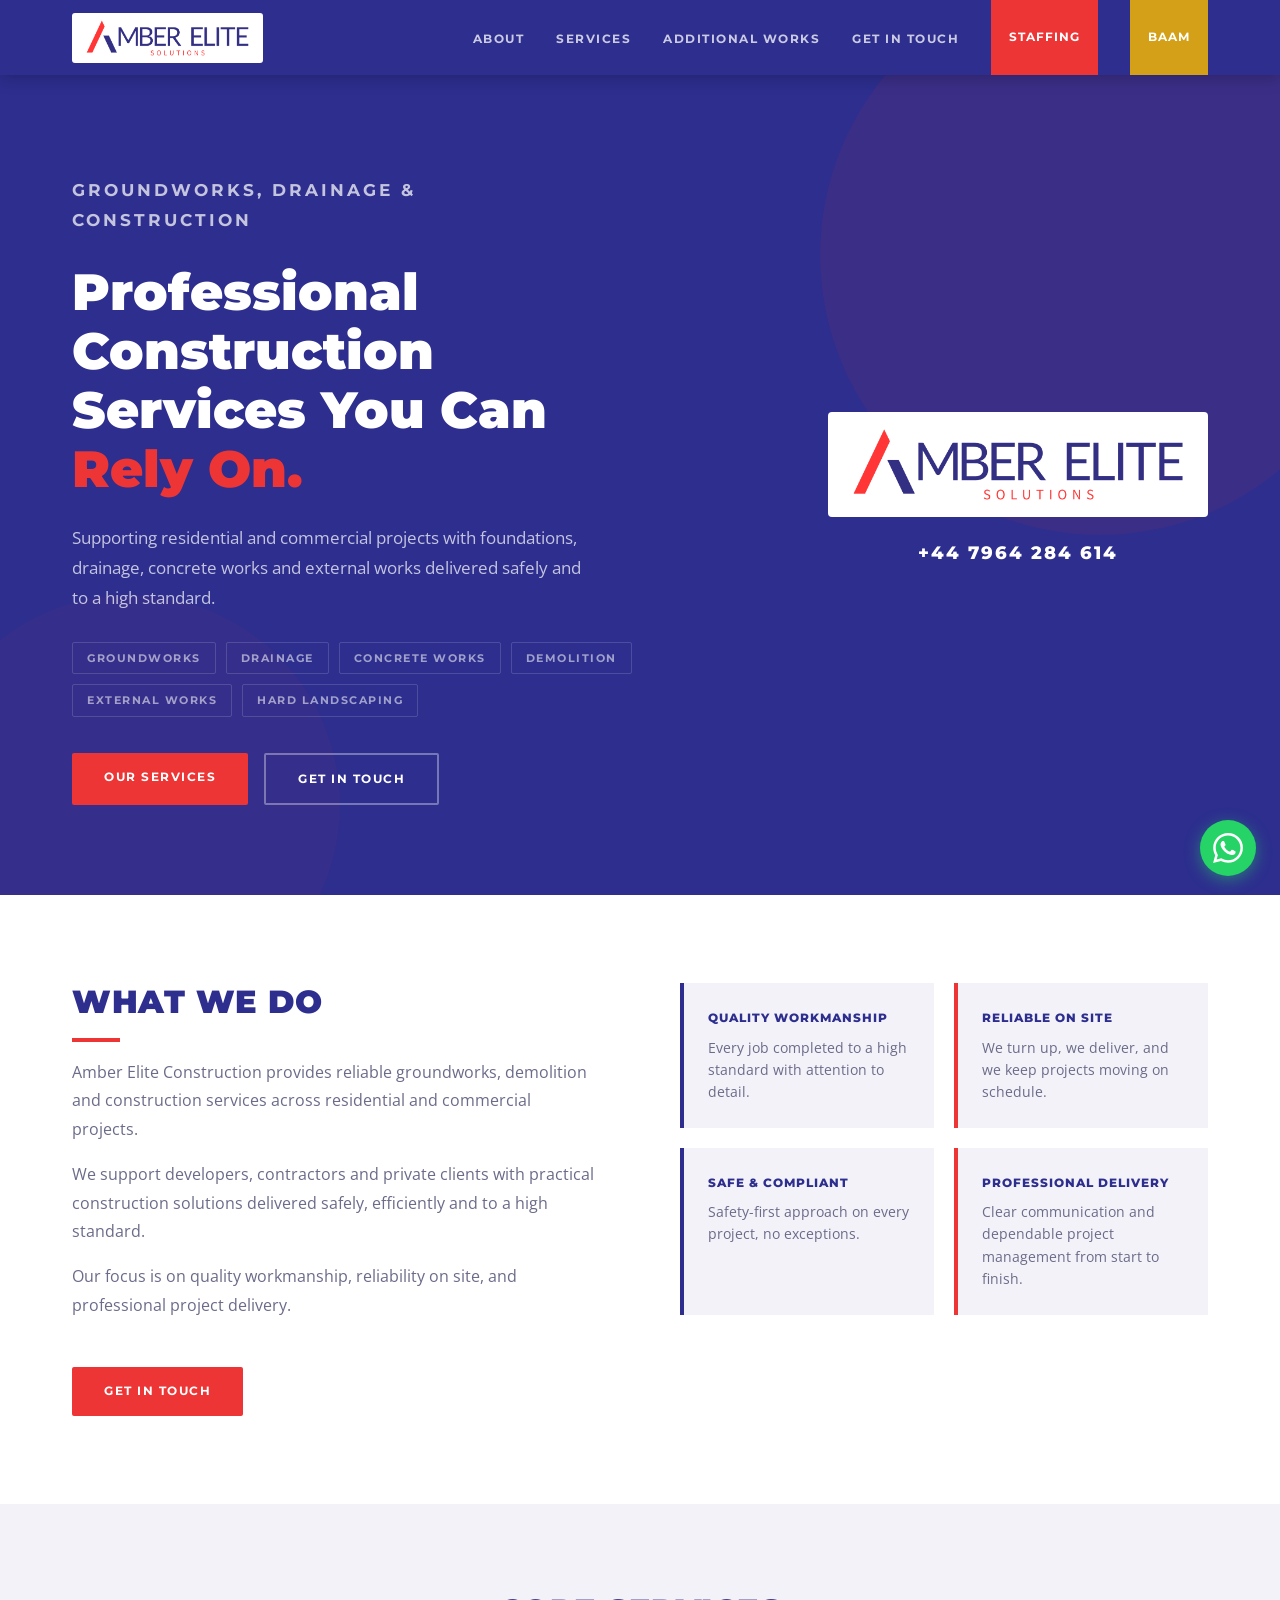
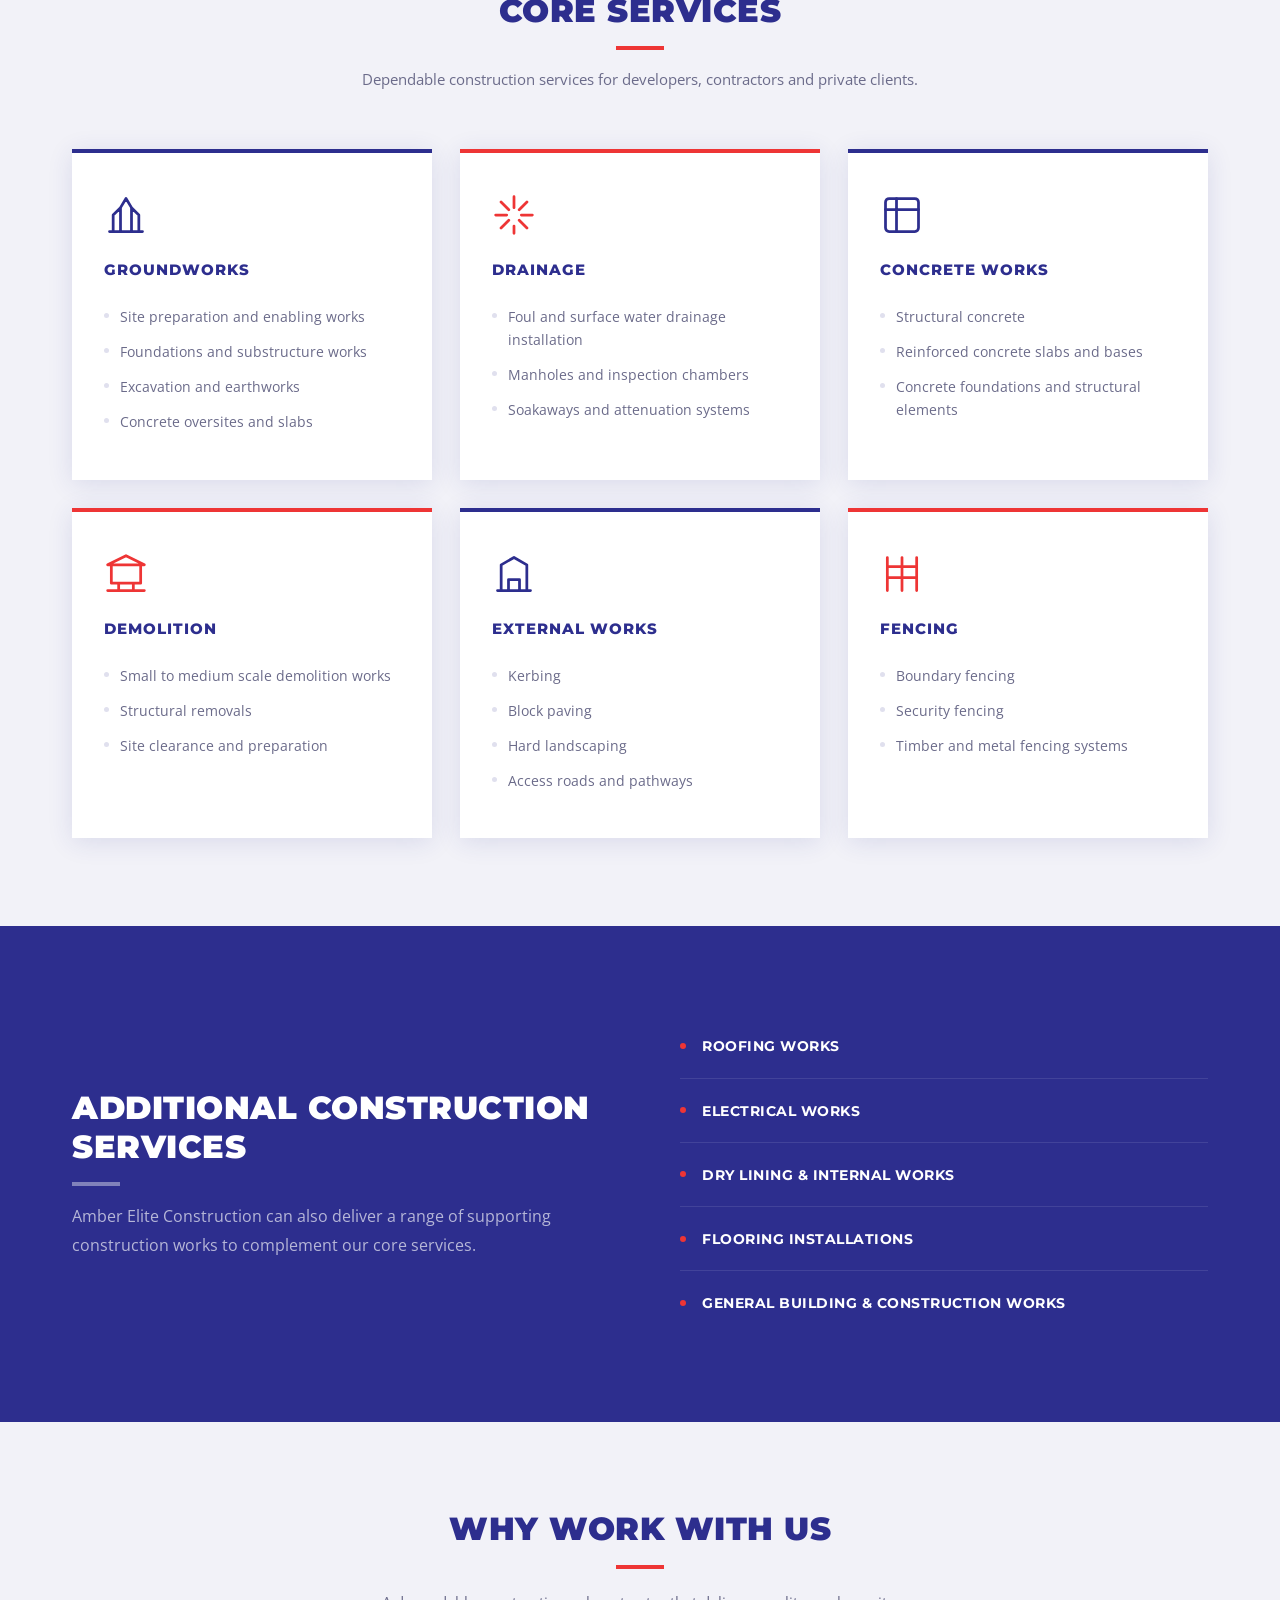
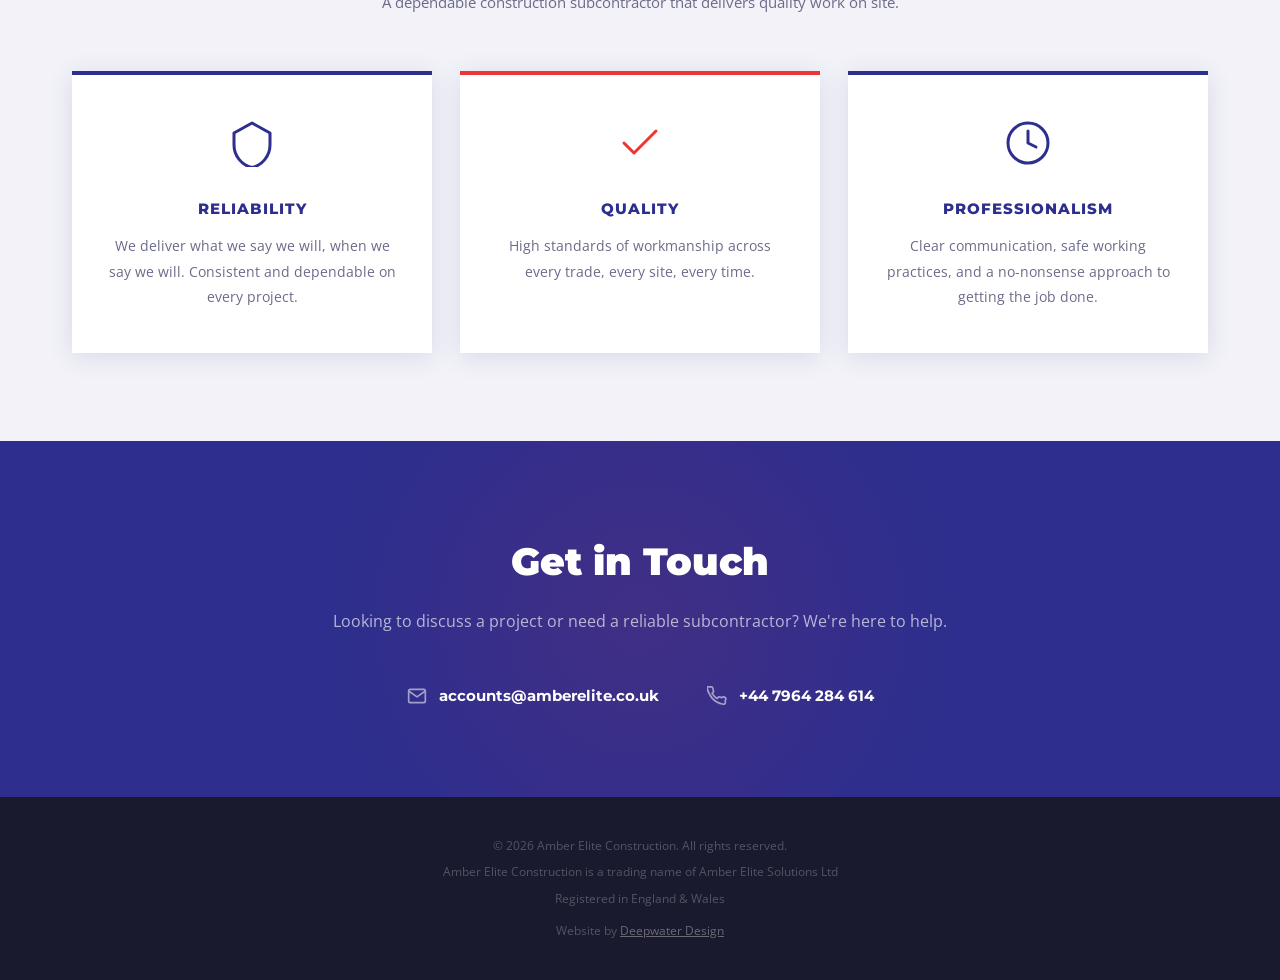
==== commit 75bdf1dd: "Add gold BAAM button to nav bar linking to baammaterials.co.uk Co-Authored-By: Claude Opus 4.6 <nore" ====
--- a/index.html
+++ b/index.html
@@ -33,6 +33,7 @@
           <li><a href="#additional">Additional Works</a></li>
           <li><a href="#contact" class="ae-nav-cta">Get in Touch</a></li>
           <li><a href="staffing.html" class="ae-nav-staffing">Staffing</a></li>
+          <li><a href="https://www.baammaterials.co.uk" target="_blank" rel="noopener" class="ae-nav-baam">BAAM</a></li>
         </ul>
       </nav>
 
--- a/style.css
+++ b/style.css
@@ -80,6 +80,32 @@
 .ae-nav a:hover { color: var(--ae-white); }
 .ae-nav .ae-nav-cta { color: rgba(255,255,255,0.75) !important; }
 .ae-nav .ae-nav-cta:hover { color: var(--ae-white) !important; }
+.ae-nav ul li:has(> .ae-nav-staffing) { display: flex; align-self: stretch; }
+.ae-nav .ae-nav-staffing {
+  color: var(--ae-white) !important;
+  padding: 0 18px;
+  border-radius: 0;
+  letter-spacing: 1px;
+  transition: background 0.2s !important;
+  display: flex;
+  align-items: center;
+  background: var(--ae-red);
+}
+.ae-nav .ae-nav-staffing::after { display: none; }
+.ae-nav .ae-nav-staffing:hover { background: var(--ae-red-dark) !important; }
+.ae-nav ul li:has(> .ae-nav-baam) { display: flex; align-self: stretch; }
+.ae-nav .ae-nav-baam {
+  color: var(--ae-white) !important;
+  padding: 0 18px;
+  border-radius: 0;
+  letter-spacing: 1px;
+  transition: background 0.2s !important;
+  display: flex;
+  align-items: center;
+  background: #D4A017;
+}
+.ae-nav .ae-nav-baam::after { display: none; }
+.ae-nav .ae-nav-baam:hover { background: #b8891a !important; }
 
 .ae-nav-close { display: none; }
 
@@ -185,6 +211,13 @@
   padding: 6px 14px;
   border: 1px solid rgba(255,255,255,0.15);
   border-radius: 2px;
+  transition: border-color 0.2s, color 0.2s, background 0.2s;
+  cursor: default;
+}
+.ae-hero-strip span:hover {
+  border-color: var(--ae-red);
+  color: var(--ae-white);
+  background: rgba(238,53,53,0.12);
 }
 
 .ae-btn {
@@ -598,4 +631,26 @@
     padding: 18px 28px;
     border-radius: 0;
   }
-}
+  .ae-nav.open ul li:has(> .ae-nav-staffing) { display: block; }
+  .ae-nav.open .ae-nav-staffing {
+    display: block;
+    padding: 18px 28px;
+    border-radius: 0;
+    font-size: 1.1rem;
+    letter-spacing: 2px;
+    text-align: center;
+    justify-content: center;
+    background: var(--ae-red) !important;
+  }
+  .ae-nav.open ul li:has(> .ae-nav-baam) { display: block; }
+  .ae-nav.open .ae-nav-baam {
+    display: block;
+    padding: 18px 28px;
+    border-radius: 0;
+    font-size: 1.1rem;
+    letter-spacing: 2px;
+    text-align: center;
+    justify-content: center;
+    background: #D4A017 !important;
+  }
+}
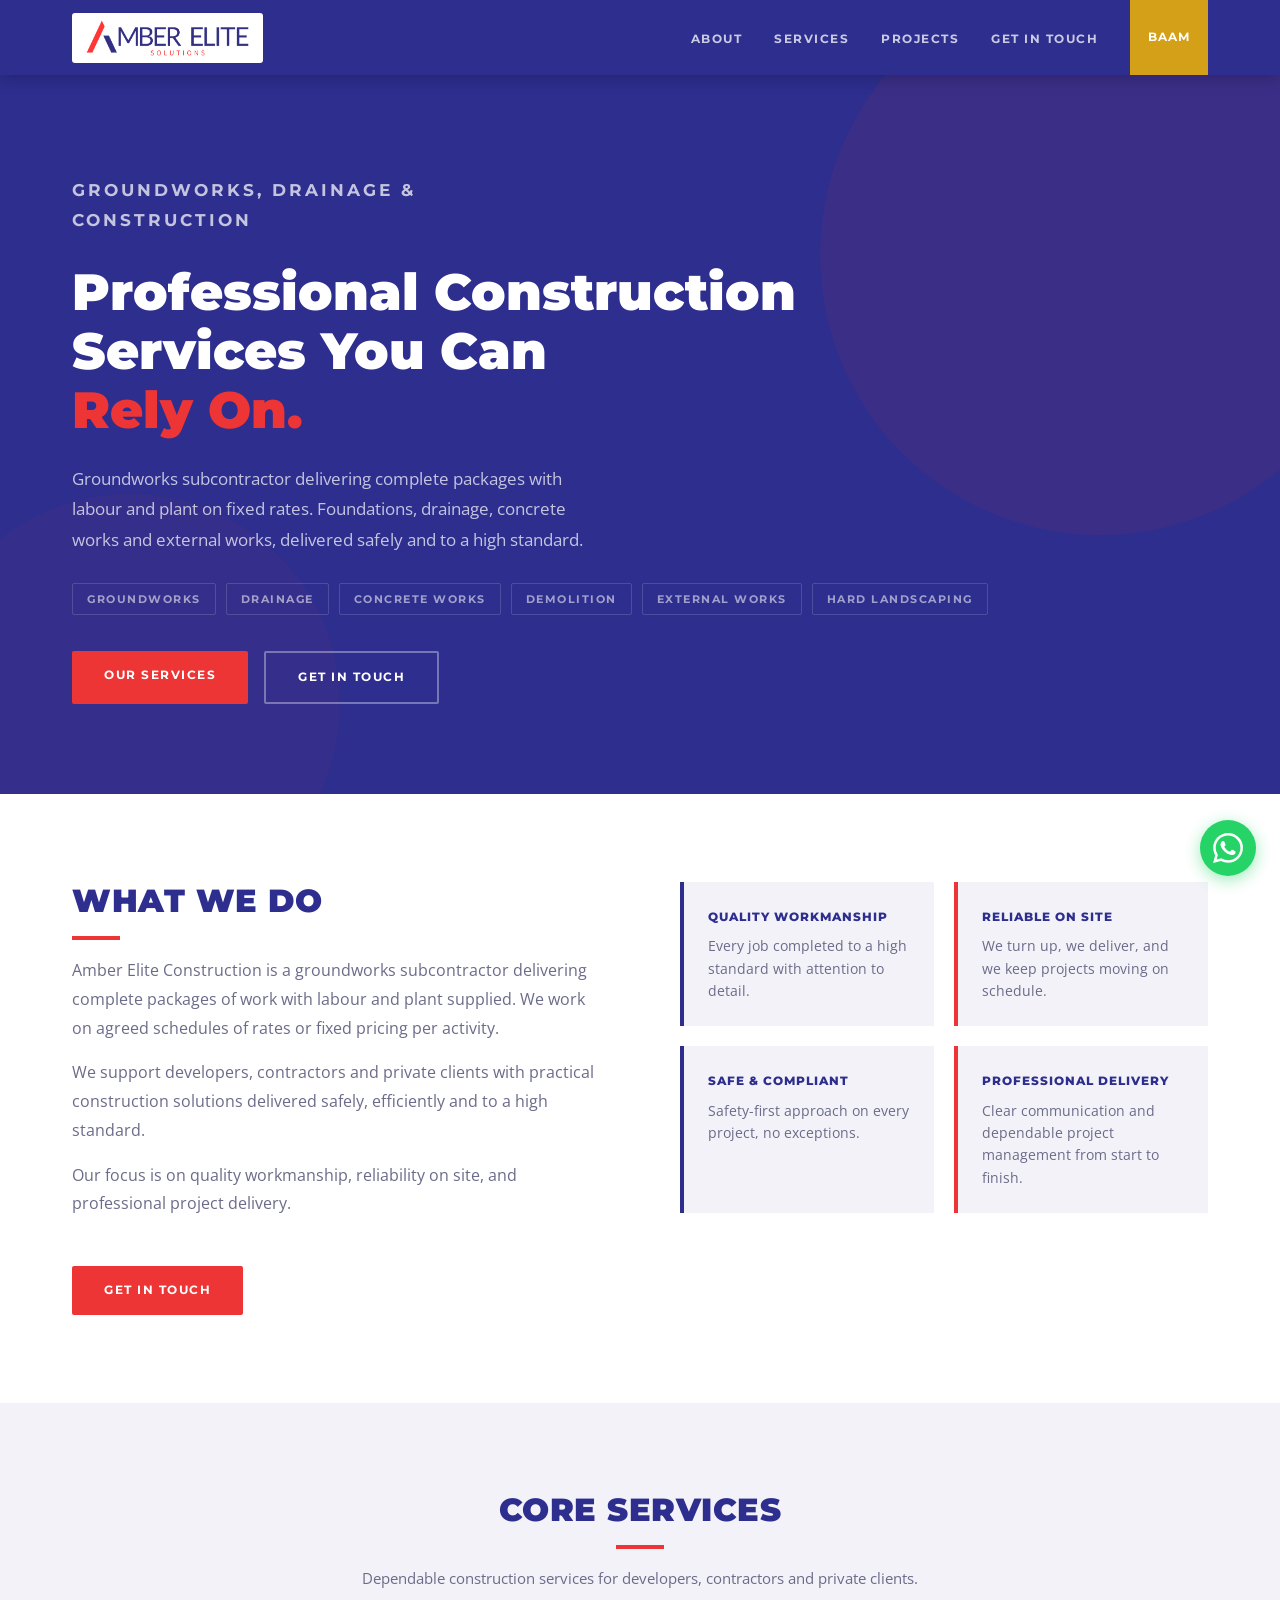
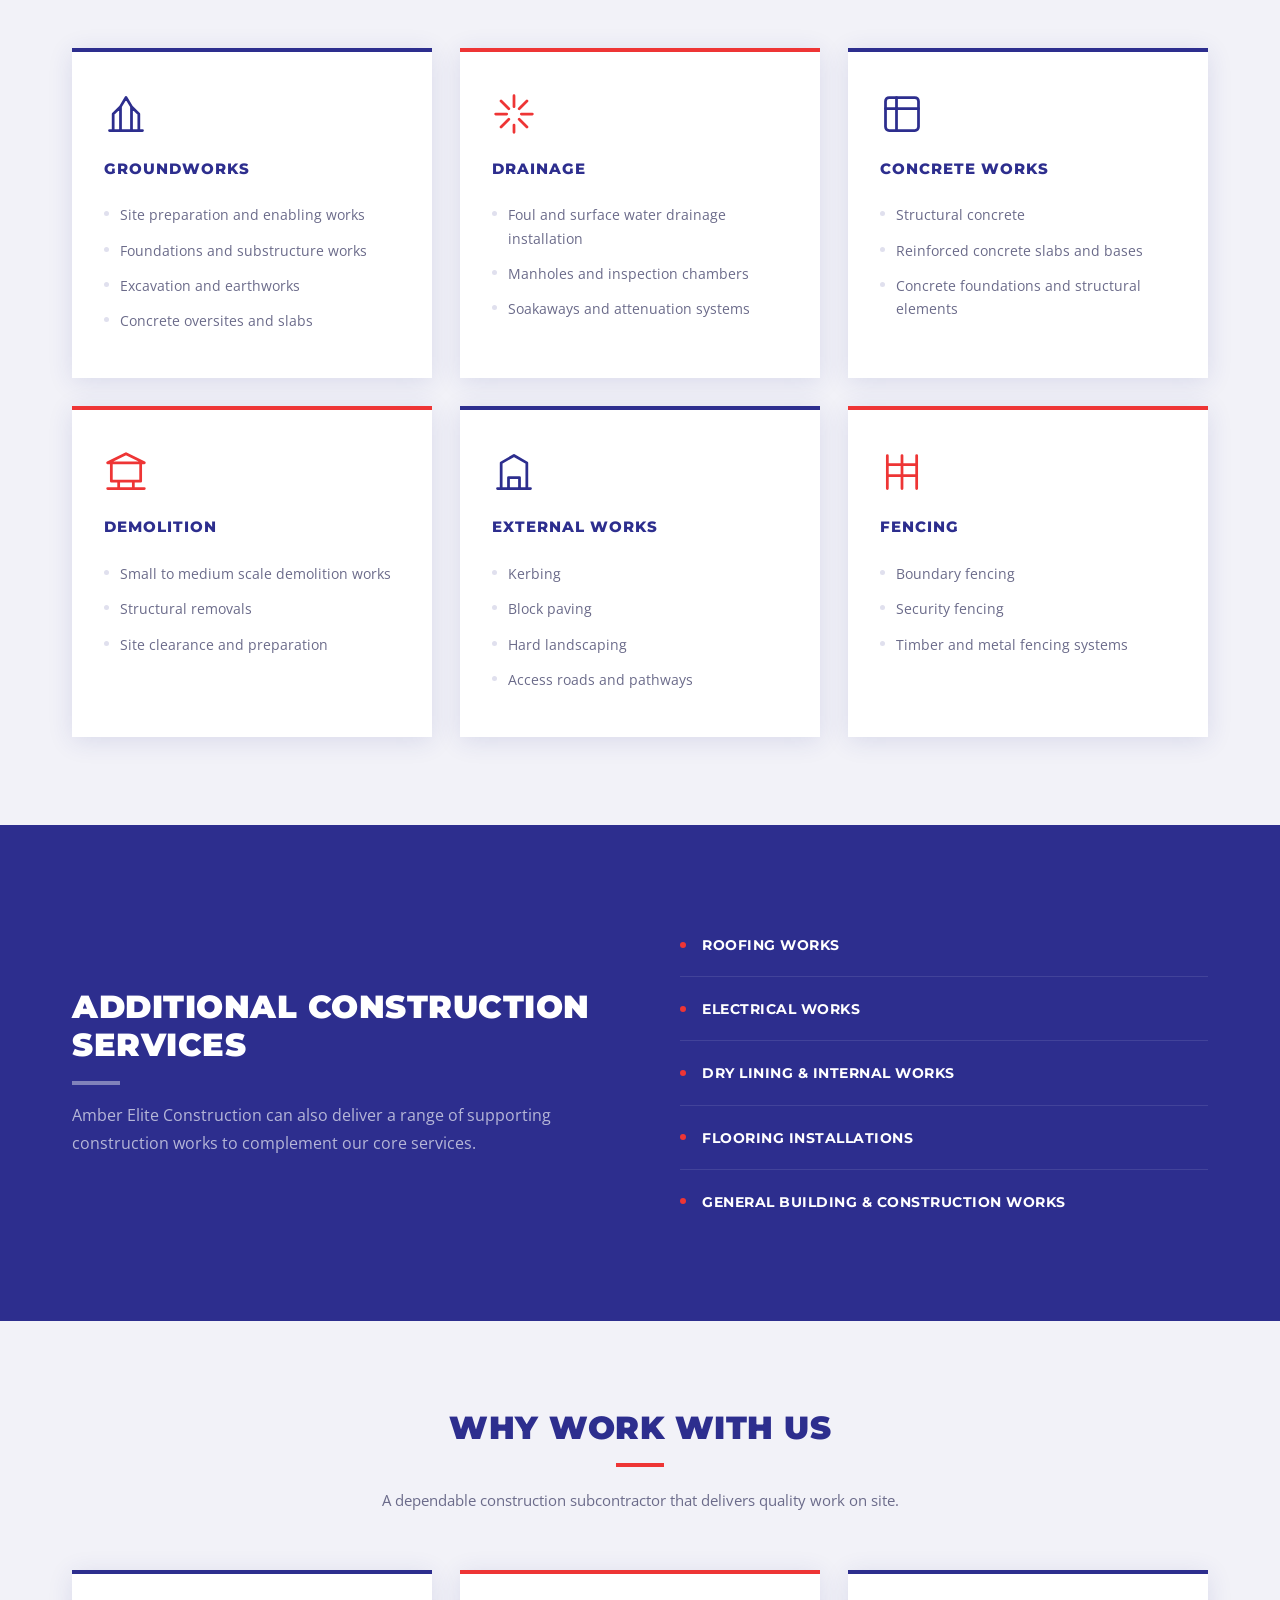
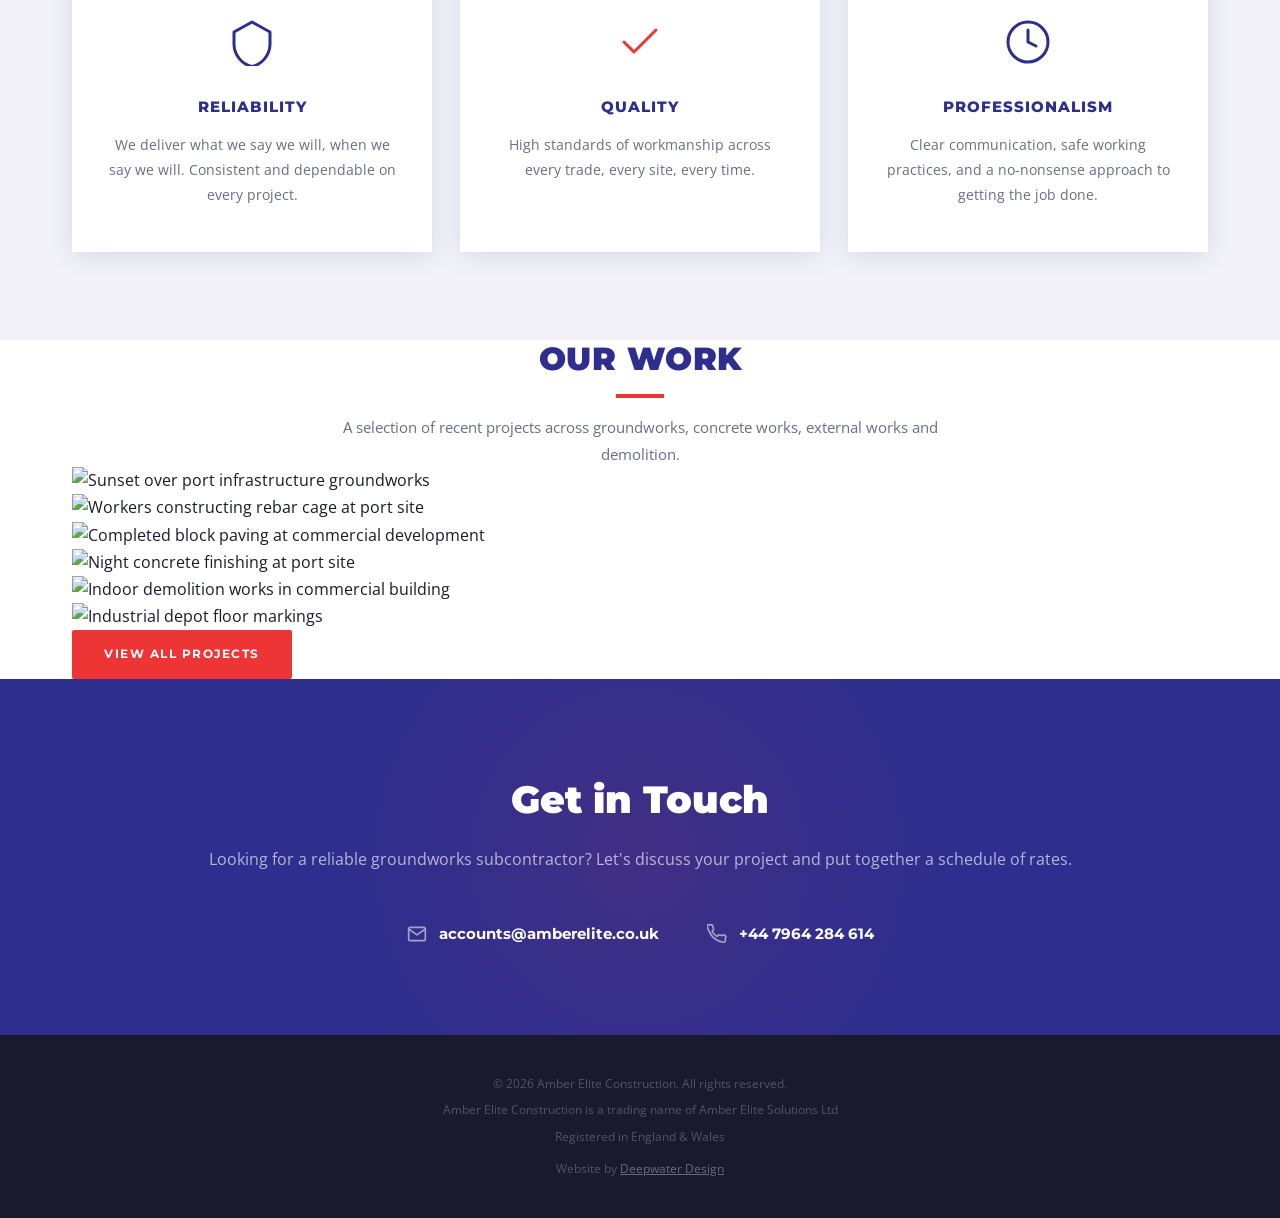
==== commit 75a7dd2b: "Remove Staffing from nav, strengthen subcontractor positioning Unlist staffing page from site naviga" ====
--- a/index.html
+++ b/index.html
@@ -9,6 +9,7 @@
   <link rel="preconnect" href="https://fonts.gstatic.com" crossorigin>
   <link href="https://fonts.googleapis.com/css2?family=Montserrat:wght@400;600;700;800;900&family=Open+Sans:wght@400;500;600&display=swap" rel="stylesheet">
   <link rel="icon" type="image/x-icon" href="amber.ico">
+  <link rel="preload" as="image" href="images/port-sunset-panoramic.jpg">
   <link rel="stylesheet" href="style.css">
 </head>
 <body>
@@ -20,7 +21,7 @@
     <div class="ae-container ae-header-inner">
 
       <div class="ae-logo">
-        <a href="index.html" aria-label="Amber Elite Construction — Home">
+        <a href="#" aria-label="Amber Elite Construction — Home" onclick="event.preventDefault();window.scrollTo({top:0,behavior:'smooth'});">
           <img src="amber-text-logo.png" alt="Amber Elite Construction">
         </a>
       </div>
@@ -30,10 +31,10 @@
         <ul>
           <li><a href="#about">About</a></li>
           <li><a href="#services">Services</a></li>
-          <li><a href="#additional">Additional Works</a></li>
+          <li><a href="projects.html">Projects</a></li>
           <li><a href="#contact" class="ae-nav-cta">Get in Touch</a></li>
-          <li><a href="staffing.html" class="ae-nav-staffing">Staffing</a></li>
-          <li><a href="https://www.baammaterials.co.uk" target="_blank" rel="noopener" class="ae-nav-baam">BAAM</a></li>
+
+          <li><a href="https://www.baammaterials.co.uk" class="ae-nav-baam">BAAM</a></li>
         </ul>
       </nav>
 
@@ -47,13 +48,14 @@
   <!-- ================================================
        HERO
        ================================================ -->
-  <section class="ae-hero">
+  <section class="ae-hero ae-hero--photo">
+    <div class="ae-hero-bg"></div>
     <div class="ae-container ae-hero-inner">
 
       <div class="ae-hero-content">
         <p class="ae-hero-label">Groundworks, Drainage &amp; Construction</p>
         <h1>Professional Construction<br>Services You Can<br><em>Rely On.</em></h1>
-        <p>Supporting residential and commercial projects with foundations, drainage, concrete works and external works delivered safely and to a high standard.</p>
+        <p>Groundworks subcontractor delivering complete packages with labour and plant on fixed rates. Foundations, drainage, concrete works and external works, delivered safely and to a high standard.</p>
         <div class="ae-hero-strip">
           <span>Groundworks</span>
           <span>Drainage</span>
@@ -68,11 +70,6 @@
         </div>
       </div>
 
-      <div class="ae-hero-icon">
-        <img src="amber-text-logo.png" alt="Amber Elite Construction">
-        <a href="tel:+447964284614" class="ae-hero-phone">+44 7964 284 614</a>
-      </div>
-
     </div>
   </section>
 
@@ -82,28 +79,28 @@
   <section class="ae-about ae-section-pad" id="about">
     <div class="ae-container ae-about-inner">
 
-      <div class="ae-about-text">
+      <div class="ae-about-text fade-in">
         <h2 class="ae-section-heading">What We Do</h2>
-        <p>Amber Elite Construction provides reliable groundworks, demolition and construction services across residential and commercial projects.</p>
+        <p>Amber Elite Construction is a groundworks subcontractor delivering complete packages of work with labour and plant supplied. We work on agreed schedules of rates or fixed pricing per activity.</p>
         <p>We support developers, contractors and private clients with practical construction solutions delivered safely, efficiently and to a high standard.</p>
         <p>Our focus is on quality workmanship, reliability on site, and professional project delivery.</p>
         <a href="#contact" class="ae-btn ae-btn-red" style="margin-top:32px;display:inline-block;">Get in Touch</a>
       </div>
 
       <div class="ae-about-points">
-        <div class="ae-point">
+        <div class="ae-point fade-in">
           <h4>Quality Workmanship</h4>
           <p>Every job completed to a high standard with attention to detail.</p>
         </div>
-        <div class="ae-point">
+        <div class="ae-point fade-in">
           <h4>Reliable on Site</h4>
           <p>We turn up, we deliver, and we keep projects moving on schedule.</p>
         </div>
-        <div class="ae-point">
+        <div class="ae-point fade-in">
           <h4>Safe &amp; Compliant</h4>
           <p>Safety-first approach on every project, no exceptions.</p>
         </div>
-        <div class="ae-point">
+        <div class="ae-point fade-in">
           <h4>Professional Delivery</h4>
           <p>Clear communication and dependable project management from start to finish.</p>
         </div>
@@ -124,7 +121,7 @@
       <div class="ae-services-grid">
 
         <!-- Groundworks -->
-        <div class="ae-service-card">
+        <div class="ae-service-card fade-in">
           <div class="ae-service-icon">
             <svg viewBox="0 0 24 24" fill="none" stroke="currentColor" stroke-width="1.5" stroke-linecap="round" stroke-linejoin="round">
               <path d="M3 21h18M9 21V8l-4 4V21M15 21V8l4 4V21M9 8l3-5 3 5"/>
@@ -140,7 +137,7 @@
         </div>
 
         <!-- Drainage -->
-        <div class="ae-service-card">
+        <div class="ae-service-card fade-in">
           <div class="ae-service-icon">
             <svg viewBox="0 0 24 24" fill="none" stroke="currentColor" stroke-width="1.5" stroke-linecap="round" stroke-linejoin="round">
               <path d="M12 2v6M12 18v4M4.93 4.93l4.24 4.24M14.83 14.83l4.24 4.24M2 12h6M16 12h6M4.93 19.07l4.24-4.24M14.83 9.17l4.24-4.24"/>
@@ -155,7 +152,7 @@
         </div>
 
         <!-- Concrete Works -->
-        <div class="ae-service-card">
+        <div class="ae-service-card fade-in">
           <div class="ae-service-icon">
             <svg viewBox="0 0 24 24" fill="none" stroke="currentColor" stroke-width="1.5" stroke-linecap="round" stroke-linejoin="round">
               <rect x="3" y="3" width="18" height="18" rx="2"/>
@@ -171,7 +168,7 @@
         </div>
 
         <!-- Demolition -->
-        <div class="ae-service-card">
+        <div class="ae-service-card fade-in">
           <div class="ae-service-icon">
             <svg viewBox="0 0 24 24" fill="none" stroke="currentColor" stroke-width="1.5" stroke-linecap="round" stroke-linejoin="round">
               <path d="M12 2L2 7h20L12 2zM4 7v10h16V7M8 17v4M16 17v4M2 21h20"/>
@@ -186,7 +183,7 @@
         </div>
 
         <!-- External Works -->
-        <div class="ae-service-card">
+        <div class="ae-service-card fade-in">
           <div class="ae-service-icon">
             <svg viewBox="0 0 24 24" fill="none" stroke="currentColor" stroke-width="1.5" stroke-linecap="round" stroke-linejoin="round">
               <path d="M3 21h18M5 21V7l7-4 7 4v14M9 21v-6h6v6"/>
@@ -202,7 +199,7 @@
         </div>
 
         <!-- Fencing -->
-        <div class="ae-service-card">
+        <div class="ae-service-card fade-in">
           <div class="ae-service-icon">
             <svg viewBox="0 0 24 24" fill="none" stroke="currentColor" stroke-width="1.5" stroke-linecap="round" stroke-linejoin="round">
               <path d="M4 3v18M12 3v18M20 3v18M4 8h8M12 8h8M4 14h8M12 14h8"/>
@@ -226,12 +223,12 @@
   <section class="ae-additional" id="additional">
     <div class="ae-container ae-additional-inner">
 
-      <div class="ae-additional-text">
+      <div class="ae-additional-text fade-in">
         <h2 class="ae-section-heading light">Additional Construction Services</h2>
         <p>Amber Elite Construction can also deliver a range of supporting construction works to complement our core services.</p>
       </div>
 
-      <ul class="ae-additional-list">
+      <ul class="ae-additional-list fade-in">
         <li>
           <div>
             <strong>Roofing Works</strong>
@@ -273,7 +270,7 @@
 
       <div class="ae-values-grid">
 
-        <div class="ae-value-card">
+        <div class="ae-value-card fade-in">
           <svg class="ae-value-icon" viewBox="0 0 24 24" xmlns="http://www.w3.org/2000/svg" fill="none" stroke="#2D2E8E" stroke-width="1.5" stroke-linecap="round" stroke-linejoin="round">
             <path d="M12 2L3 7v6c0 5.25 3.75 10.15 9 11.25C17.25 23.15 21 18.25 21 13V7L12 2z"/>
           </svg>
@@ -281,7 +278,7 @@
           <p>We deliver what we say we will, when we say we will. Consistent and dependable on every project.</p>
         </div>
 
-        <div class="ae-value-card">
+        <div class="ae-value-card fade-in">
           <svg class="ae-value-icon" viewBox="0 0 24 24" xmlns="http://www.w3.org/2000/svg" fill="none" stroke="#EE3535" stroke-width="1.5" stroke-linecap="round" stroke-linejoin="round">
             <polyline points="20 6 9 17 4 12"/>
           </svg>
@@ -289,7 +286,7 @@
           <p>High standards of workmanship across every trade, every site, every time.</p>
         </div>
 
-        <div class="ae-value-card">
+        <div class="ae-value-card fade-in">
           <svg class="ae-value-icon" viewBox="0 0 24 24" xmlns="http://www.w3.org/2000/svg" fill="none" stroke="#2D2E8E" stroke-width="1.5" stroke-linecap="round" stroke-linejoin="round">
             <circle cx="12" cy="12" r="10"/>
             <path d="M12 6v6l4 2"/>
@@ -303,12 +300,49 @@
   </section>
 
   <!-- ================================================
+       OUR WORK
+       ================================================ -->
+  <section class="ae-projects" id="projects">
+    <div class="ae-container">
+
+      <h2 class="ae-section-heading centered">Our Work</h2>
+      <p class="ae-section-subhead">A selection of recent projects across groundworks, concrete works, external works and demolition.</p>
+
+      <div class="ae-projects-grid fade-in">
+        <a href="projects.html">
+          <img src="images/port-sunset-panoramic.jpg" alt="Sunset over port infrastructure groundworks" loading="lazy">
+        </a>
+        <a href="projects.html">
+          <img src="images/thumbs/port-rebar-cage-workers.jpg" alt="Workers constructing rebar cage at port site" loading="lazy">
+        </a>
+        <a href="projects.html">
+          <img src="images/thumbs/external-block-paving.jpg" alt="Completed block paving at commercial development" loading="lazy">
+        </a>
+        <a href="projects.html">
+          <img src="images/thumbs/port-night-concrete-finish.jpg" alt="Night concrete finishing at port site" loading="lazy">
+        </a>
+        <a href="projects.html">
+          <img src="images/thumbs/indoor-demolition-01.jpg" alt="Indoor demolition works in commercial building" loading="lazy">
+        </a>
+        <a href="projects.html">
+          <img src="images/thumbs/depot-floor-markings-01.jpg" alt="Industrial depot floor markings" loading="lazy">
+        </a>
+      </div>
+
+      <div class="ae-projects-cta">
+        <a href="projects.html" class="ae-btn ae-btn-red">View All Projects</a>
+      </div>
+
+    </div>
+  </section>
+
+  <!-- ================================================
        GET IN TOUCH
        ================================================ -->
   <section class="ae-cta" id="contact">
     <div class="ae-container">
       <h2>Get in Touch</h2>
-      <p>Looking to discuss a project or need a reliable subcontractor? We're here to help.</p>
+      <p>Looking for a reliable groundworks subcontractor? Let's discuss your project and put together a schedule of rates.</p>
       <div class="ae-cta-contacts">
 
         <div class="ae-contact-item">
@@ -360,6 +394,56 @@
     });
     document.getElementById('aeNavClose').addEventListener('click', closeAeNav);
     aeNav.querySelectorAll('a').forEach(function(a) { a.addEventListener('click', closeAeNav); });
+
+    /* ---------- Fade-in on scroll ---------- */
+    var fadeEls = document.querySelectorAll('.fade-in');
+    if (fadeEls.length && 'IntersectionObserver' in window) {
+      var fadeObserver = new IntersectionObserver(function(entries) {
+        entries.forEach(function(entry) {
+          if (entry.isIntersecting) {
+            entry.target.classList.add('visible');
+            fadeObserver.unobserve(entry.target);
+          }
+        });
+      }, { threshold: 0.12, rootMargin: '0px 0px -40px 0px' });
+      fadeEls.forEach(function(el) { fadeObserver.observe(el); });
+    } else {
+      fadeEls.forEach(function(el) { el.classList.add('visible'); });
+    }
+
+    /* ---------- Stagger children ---------- */
+    ['.ae-services-grid .ae-service-card',
+     '.ae-about-points .ae-point',
+     '.ae-values-grid .ae-value-card'
+    ].forEach(function(selector) {
+      document.querySelectorAll(selector).forEach(function(el, i) {
+        el.style.transitionDelay = (i * 0.1) + 's';
+      });
+    });
+
+    /* ---------- Scroll header ---------- */
+    var header = document.getElementById('aeHeader');
+    if (header) {
+      var onScroll = function() {
+        header.classList.toggle('scrolled', window.scrollY > 50);
+      };
+      window.addEventListener('scroll', onScroll, { passive: true });
+      onScroll();
+    }
+
+    /* ---------- Hero parallax ---------- */
+    var heroBg = document.querySelector('.ae-hero-bg');
+    if (heroBg) {
+      var heroSection = document.querySelector('.ae-hero');
+      var onParallax = function() {
+        var scrolled = window.scrollY;
+        var heroBottom = heroSection.offsetTop + heroSection.offsetHeight;
+        if (scrolled < heroBottom) {
+          heroBg.style.transform = 'translateY(' + (scrolled * 0.35) + 'px)';
+        }
+      };
+      window.addEventListener('scroll', onParallax, { passive: true });
+    }
   </script>
 
   <a href="https://wa.me/447964284614" class="ae-whatsapp-btn" target="_blank" rel="noopener" aria-label="Chat with us on WhatsApp">
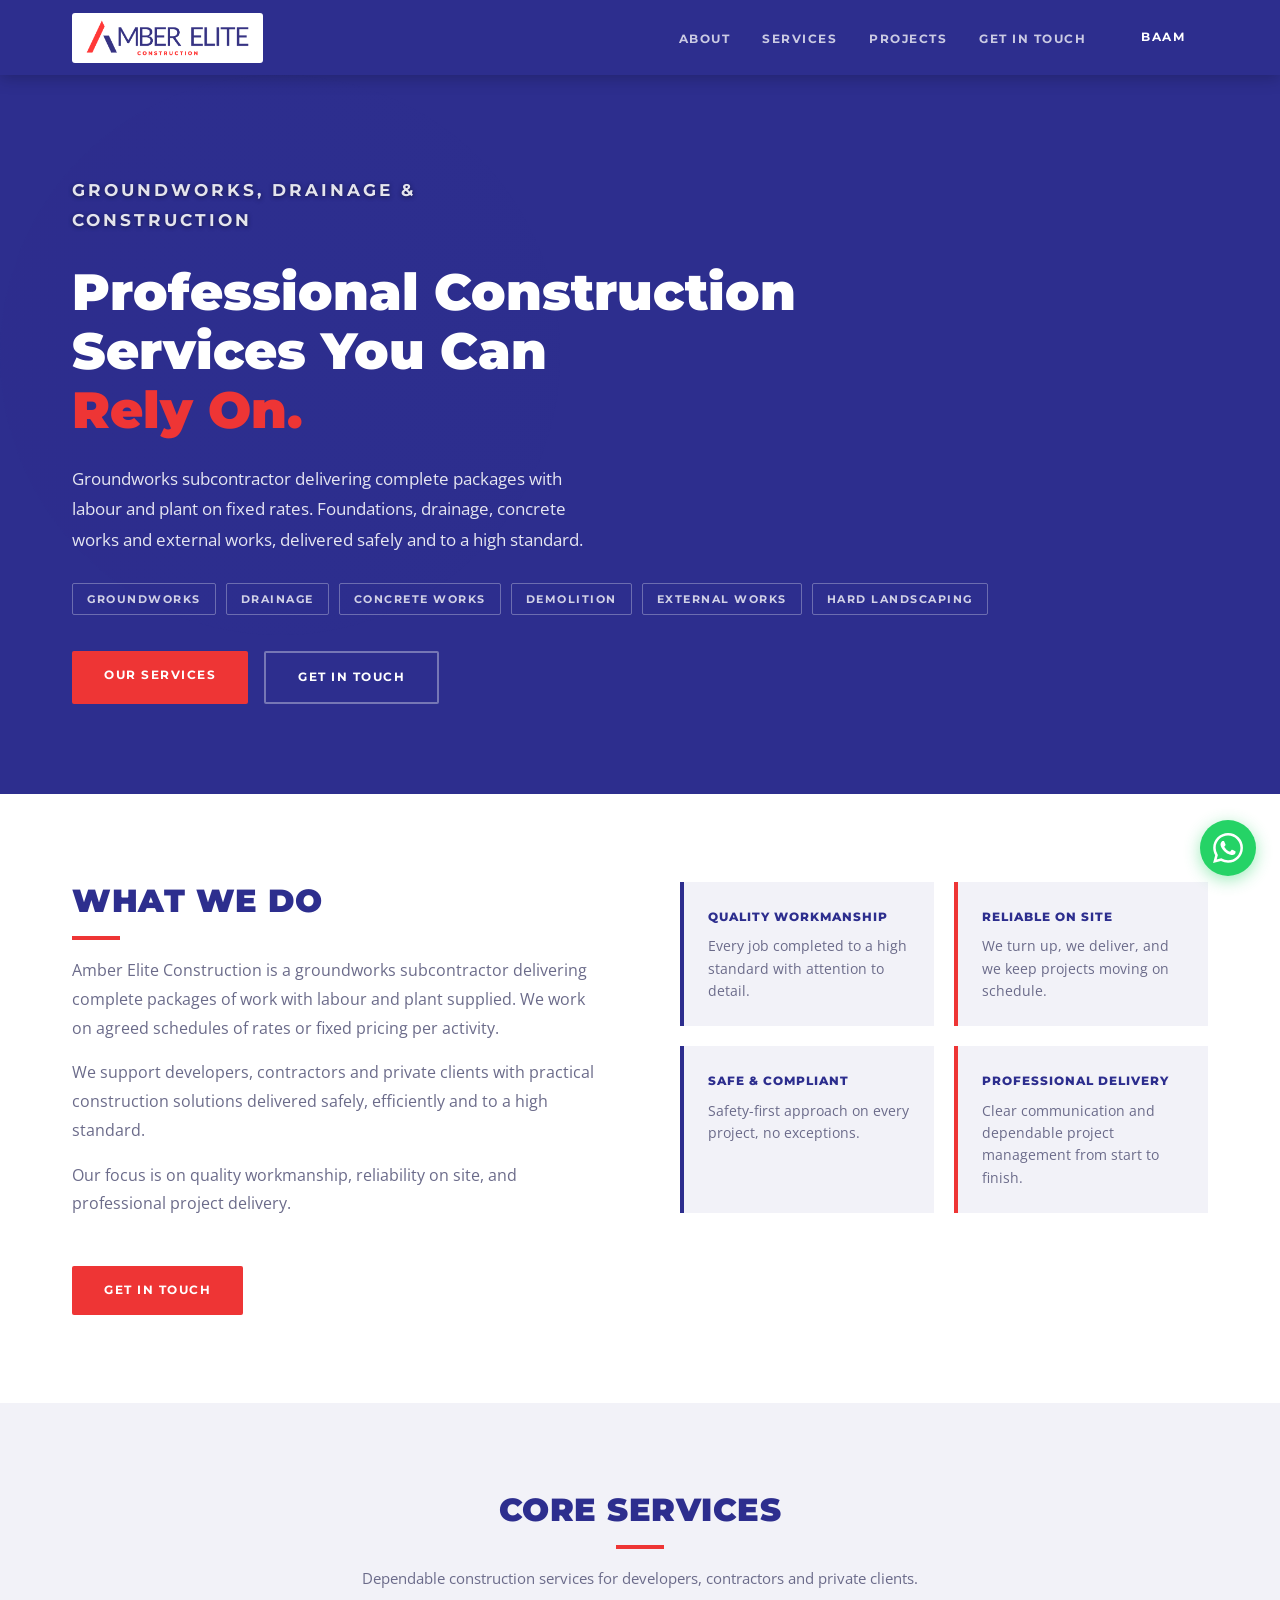
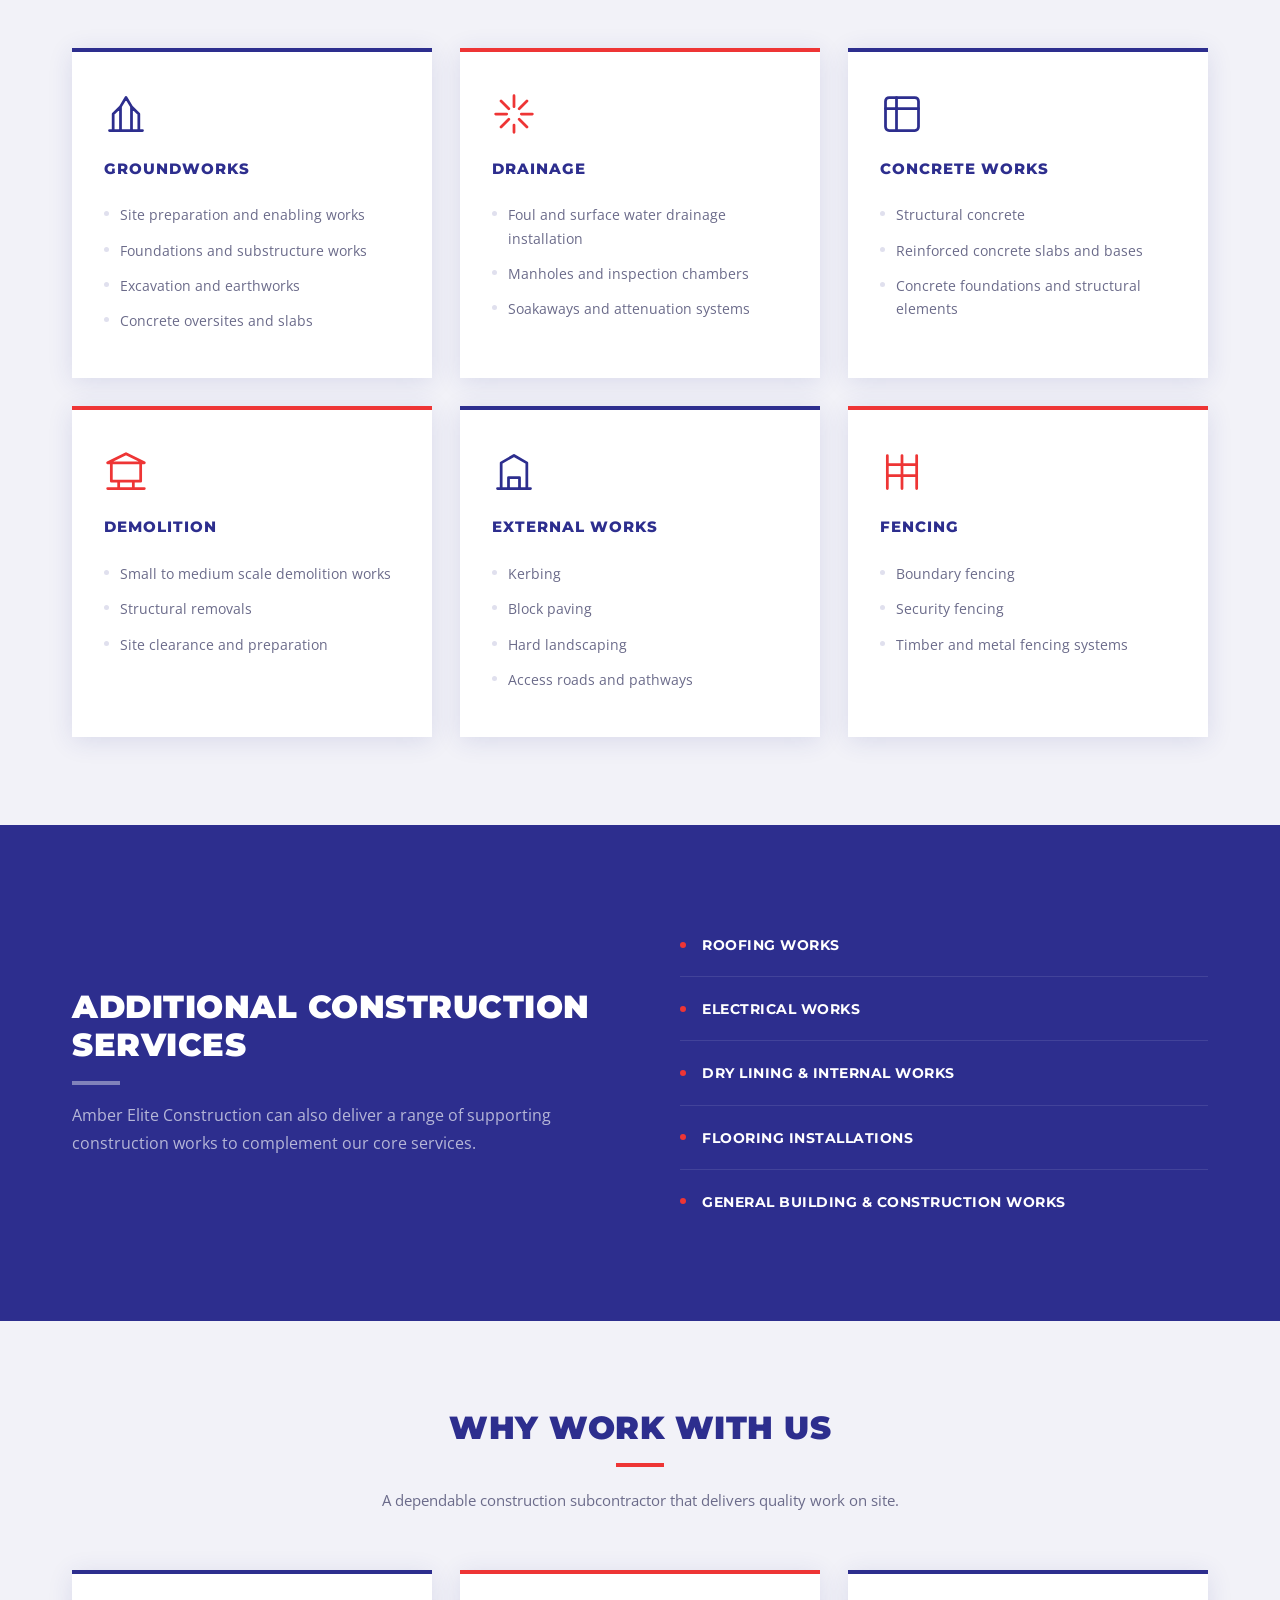
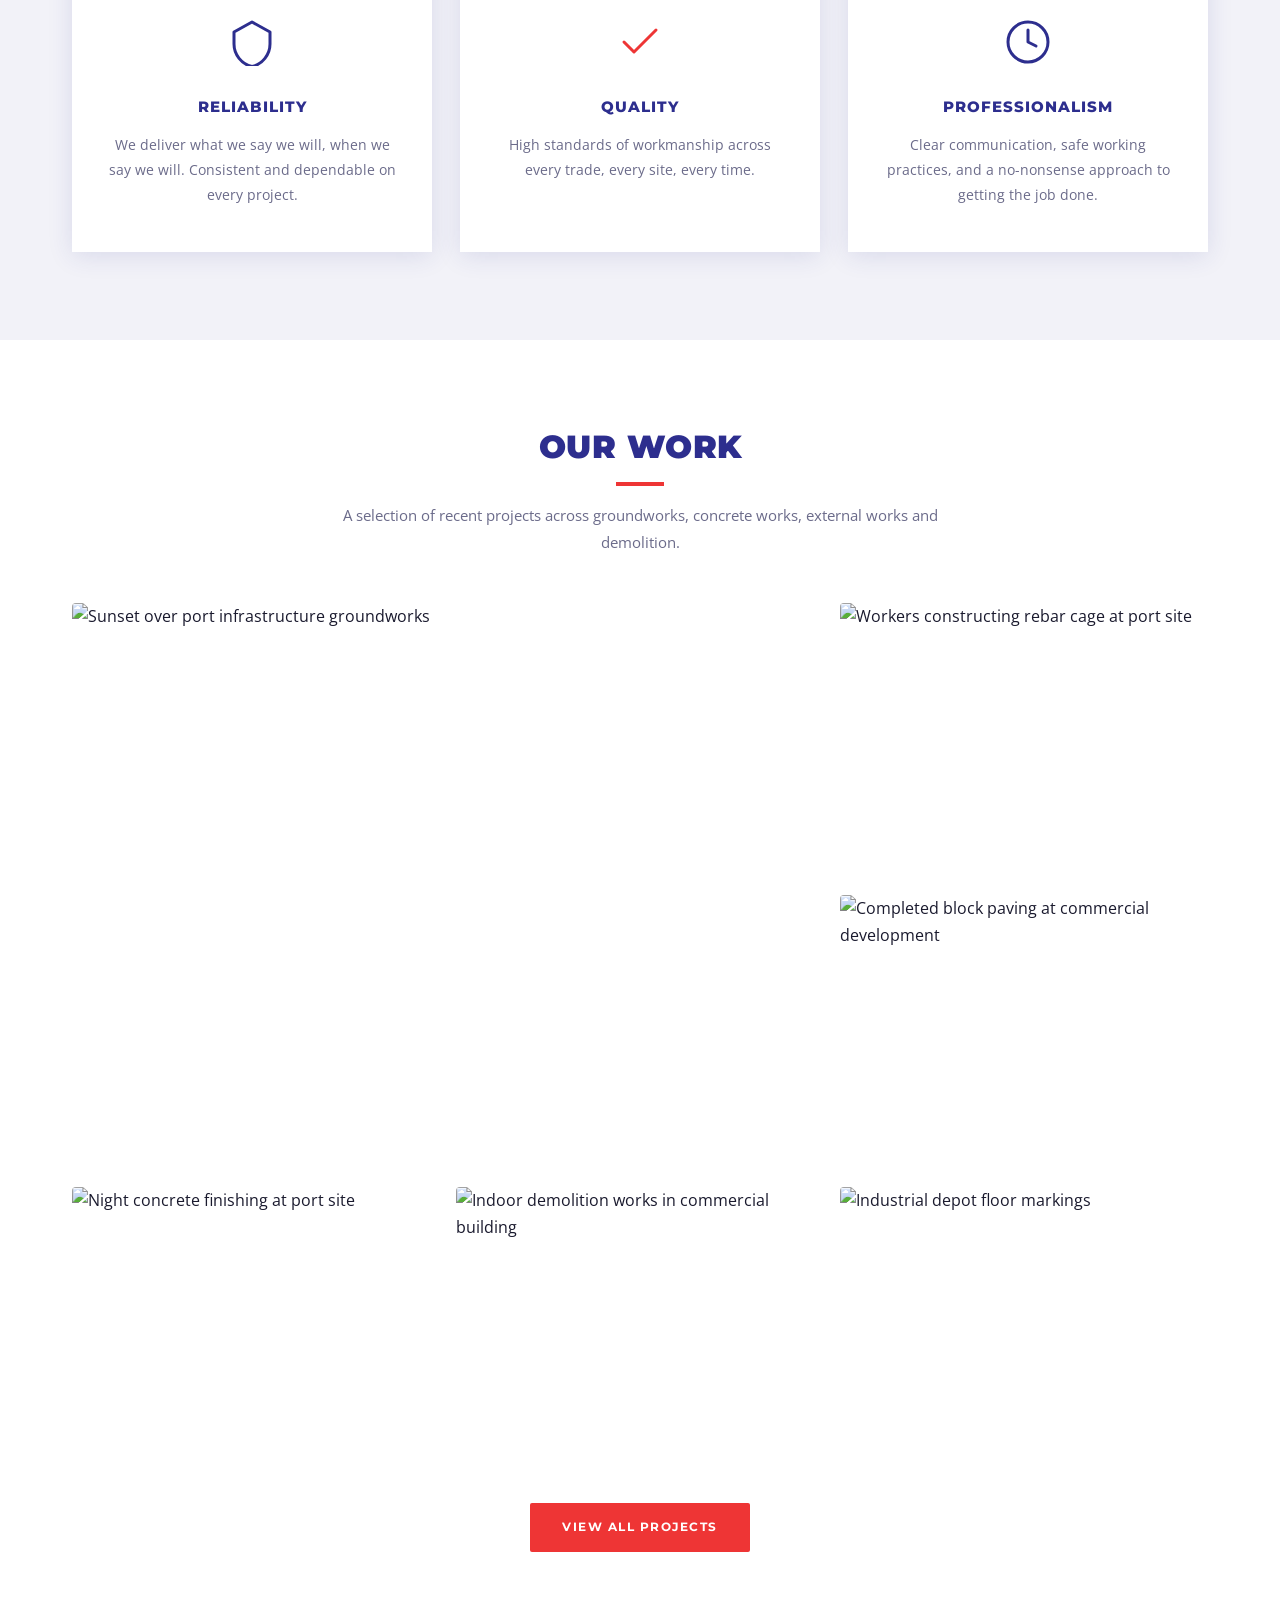
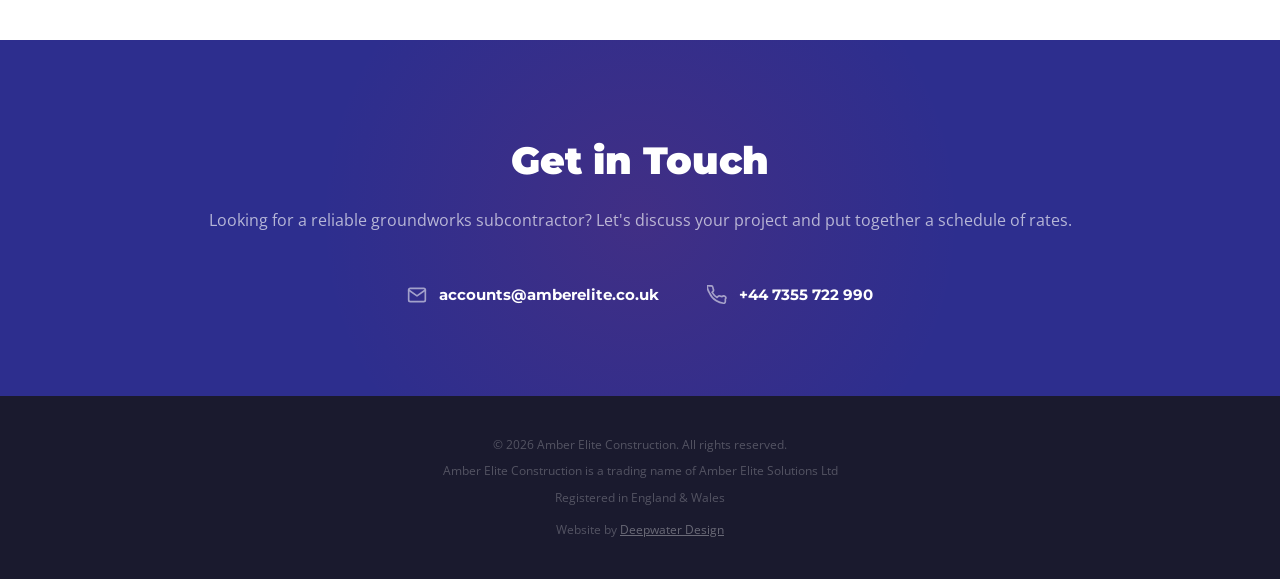
==== commit 95fb3272: "Update phone number to +44 7355 722 990 Co-Authored-By: Claude Opus 4.7 (1M context) <noreply@anthro" ====
--- a/index.html
+++ b/index.html
@@ -357,7 +357,7 @@
           <svg width="20" height="20" viewBox="0 0 24 24" fill="none" stroke="currentColor" stroke-width="2" stroke-linecap="round" stroke-linejoin="round">
             <path d="M22 16.92v3a2 2 0 01-2.18 2 19.79 19.79 0 01-8.63-3.07A19.5 19.5 0 013.07 9.8a19.79 19.79 0 01-3.07-8.67A2 2 0 012 .99h3a2 2 0 012 1.72c.127.96.361 1.903.7 2.81a2 2 0 01-.45 2.11L6.09 8.91a16 16 0 006 6l1.27-1.27a2 2 0 012.11-.45c.907.339 1.85.573 2.81.7A2 2 0 0122 16.92z"/>
           </svg>
-          <a href="tel:+447964284614">+44 7964 284 614</a>
+          <a href="tel:+447355722990">+44 7355 722 990</a>
         </div>
 
       </div>
@@ -446,7 +446,7 @@
     }
   </script>
 
-  <a href="https://wa.me/447964284614" class="ae-whatsapp-btn" target="_blank" rel="noopener" aria-label="Chat with us on WhatsApp">
+  <a href="https://wa.me/447355722990" class="ae-whatsapp-btn" target="_blank" rel="noopener" aria-label="Chat with us on WhatsApp">
     <svg xmlns="http://www.w3.org/2000/svg" viewBox="0 0 24 24"><path d="M17.472 14.382c-.297-.149-1.758-.867-2.03-.967-.273-.099-.471-.148-.67.15-.197.297-.767.966-.94 1.164-.173.199-.347.223-.644.075-.297-.15-1.255-.463-2.39-1.475-.883-.788-1.48-1.761-1.653-2.059-.173-.297-.018-.458.13-.606.134-.133.298-.347.446-.52.149-.174.198-.298.298-.497.099-.198.05-.371-.025-.52-.075-.149-.669-1.612-.916-2.207-.242-.579-.487-.5-.669-.51-.173-.008-.371-.01-.57-.01-.198 0-.52.074-.792.372-.272.297-1.04 1.016-1.04 2.479 0 1.462 1.065 2.875 1.213 3.074.149.198 2.096 3.2 5.077 4.487.709.306 1.262.489 1.694.625.712.227 1.36.195 1.871.118.571-.085 1.758-.719 2.006-1.413.248-.694.248-1.289.173-1.413-.074-.124-.272-.198-.57-.347m-5.421 7.403h-.004a9.87 9.87 0 01-5.031-1.378l-.361-.214-3.741.982.998-3.648-.235-.374a9.86 9.86 0 01-1.51-5.26c.001-5.45 4.436-9.884 9.888-9.884 2.64 0 5.122 1.03 6.988 2.898a9.825 9.825 0 012.893 6.994c-.003 5.45-4.437 9.884-9.885 9.884m8.413-18.297A11.815 11.815 0 0012.05 0C5.495 0 .16 5.335.157 11.892c0 2.096.547 4.142 1.588 5.945L.057 24l6.305-1.654a11.882 11.882 0 005.683 1.448h.005c6.554 0 11.89-5.335 11.893-11.893a11.821 11.821 0 00-3.48-8.413z"/></svg>
   </a>
 
--- a/style.css
+++ b/style.css
@@ -36,19 +36,32 @@
   top: 0;
   z-index: 100;
   box-shadow: 0 2px 16px rgba(0,0,0,0.25);
+  transition: box-shadow 0.3s ease;
+}
+.ae-header.scrolled {
+  box-shadow: 0 4px 24px rgba(0,0,0,0.4);
 }
 .ae-header-inner {
   display: flex;
   align-items: center;
   justify-content: space-between;
   height: 75px;
+  transition: height 0.3s ease;
+}
+.ae-header.scrolled .ae-header-inner {
+  height: 60px;
 }
 .ae-logo {
   background: var(--ae-white);
   padding: 7px 14px;
   border-radius: 3px;
-}
-.ae-logo img { height: 36px; width: auto; display: block; }
+  transition: padding 0.3s ease;
+}
+.ae-header.scrolled .ae-logo {
+  padding: 5px 12px;
+}
+.ae-logo img { height: 36px; width: auto; display: block; transition: height 0.3s ease; }
+.ae-header.scrolled .ae-logo img { height: 30px; }
 
 .ae-nav { display: flex; align-self: stretch; }
 .ae-nav ul {
@@ -83,29 +96,33 @@
 .ae-nav ul li:has(> .ae-nav-staffing) { display: flex; align-self: stretch; }
 .ae-nav .ae-nav-staffing {
   color: var(--ae-white) !important;
-  padding: 0 18px;
+  padding: 0 14px;
   border-radius: 0;
-  letter-spacing: 1px;
+  letter-spacing: 1.5px;
   transition: background 0.2s !important;
   display: flex;
   align-items: center;
-  background: var(--ae-red);
+  justify-content: center;
+  background: transparent;
+  min-width: 90px;
 }
 .ae-nav .ae-nav-staffing::after { display: none; }
-.ae-nav .ae-nav-staffing:hover { background: var(--ae-red-dark) !important; }
+.ae-nav .ae-nav-staffing:hover { background: var(--ae-red) !important; }
 .ae-nav ul li:has(> .ae-nav-baam) { display: flex; align-self: stretch; }
 .ae-nav .ae-nav-baam {
   color: var(--ae-white) !important;
-  padding: 0 18px;
+  padding: 0 14px;
   border-radius: 0;
-  letter-spacing: 1px;
+  letter-spacing: 1.5px;
   transition: background 0.2s !important;
   display: flex;
   align-items: center;
-  background: #D4A017;
+  justify-content: center;
+  background: transparent;
+  min-width: 90px;
 }
 .ae-nav .ae-nav-baam::after { display: none; }
-.ae-nav .ae-nav-baam:hover { background: #b8891a !important; }
+.ae-nav .ae-nav-baam:hover { background: #D4A017 !important; }
 
 .ae-nav-close { display: none; }
 
@@ -162,7 +179,7 @@
   gap: 60px;
   align-items: center;
   position: relative;
-  z-index: 1;
+  z-index: 2;
 }
 .ae-hero-label {
   font-family: var(--ae-font-h);
@@ -172,6 +189,7 @@
   letter-spacing: 3px;
   color: var(--ae-red);
   margin-bottom: 20px;
+  text-shadow: 0 1px 4px rgba(0,0,0,0.5);
 }
 .ae-hero h1 {
   font-family: var(--ae-font-h);
@@ -187,7 +205,7 @@
 }
 .ae-hero-content > p {
   font-size: 1.05rem;
-  color: rgba(255,255,255,0.72);
+  color: rgba(255,255,255,0.88);
   max-width: 520px;
   margin-bottom: 28px;
   line-height: 1.8;
@@ -207,9 +225,9 @@
   font-weight: 700;
   text-transform: uppercase;
   letter-spacing: 1.5px;
-  color: rgba(255,255,255,0.55);
+  color: rgba(255,255,255,0.78);
   padding: 6px 14px;
-  border: 1px solid rgba(255,255,255,0.15);
+  border: 1px solid rgba(255,255,255,0.3);
   border-radius: 2px;
   transition: border-color 0.2s, color 0.2s, background 0.2s;
   cursor: default;
@@ -654,3 +672,269 @@
     background: #D4A017 !important;
   }
 }
+
+/* ================================================
+   FADE-IN ON SCROLL
+   ================================================ */
+.fade-in {
+  opacity: 0;
+  transform: translateY(28px);
+  transition: opacity 0.65s ease, transform 0.65s ease;
+}
+.fade-in.visible {
+  opacity: 1;
+  transform: translateY(0);
+}
+
+/* ================================================
+   HERO — PHOTO BACKGROUND VARIANT
+   ================================================ */
+.ae-hero--photo {
+  position: relative;
+}
+.ae-hero--photo .ae-hero-bg {
+  position: absolute;
+  inset: 0;
+  background: url('images/port-sunset-panoramic.jpg') center/cover no-repeat;
+  will-change: transform;
+  z-index: 0;
+}
+.ae-hero--photo::before {
+  content: '';
+  position: absolute;
+  inset: 0;
+  background: linear-gradient(to right, rgba(45,46,142,0.94) 0%, rgba(45,46,142,0.88) 100%);
+  pointer-events: none;
+  z-index: 1;
+}
+.ae-hero--photo::after { display: none; }
+.ae-hero--photo .ae-hero-inner {
+  grid-template-columns: 1fr;
+}
+
+/* ================================================
+   HOMEPAGE — OUR WORK SHOWCASE
+   ================================================ */
+.ae-projects {
+  background: var(--ae-white);
+  padding: 88px 0;
+}
+.ae-projects-grid {
+  display: grid;
+  grid-template-columns: repeat(3, 1fr);
+  gap: 16px;
+  margin-top: 48px;
+}
+.ae-projects-grid a:first-child {
+  grid-column: span 2;
+  grid-row: span 2;
+}
+.ae-projects-grid a {
+  display: block;
+  overflow: hidden;
+  border-radius: 4px;
+}
+.ae-projects-grid img {
+  width: 100%;
+  height: 100%;
+  object-fit: cover;
+  aspect-ratio: 4/3;
+  transition: transform 0.3s ease;
+}
+.ae-projects-grid a:first-child img {
+  aspect-ratio: auto;
+}
+.ae-projects-grid a:hover img {
+  transform: scale(1.04);
+}
+.ae-projects-cta {
+  text-align: center;
+  margin-top: 40px;
+}
+
+/* ================================================
+   PAGE HERO — INNER PAGES
+   ================================================ */
+.ae-page-hero {
+  background: var(--ae-navy);
+  padding: 56px 0;
+  text-align: center;
+  position: relative;
+  overflow: hidden;
+}
+.ae-page-hero::before {
+  content: '';
+  position: absolute;
+  top: 50%; left: 50%;
+  transform: translate(-50%, -50%);
+  width: 600px; height: 600px;
+  background: radial-gradient(circle, rgba(238,53,53,0.08) 0%, transparent 65%);
+  pointer-events: none;
+}
+.ae-page-hero h1 {
+  font-family: var(--ae-font-h);
+  font-size: clamp(1.8rem, 3vw, 2.6rem);
+  font-weight: 900;
+  color: var(--ae-white);
+  position: relative;
+}
+.ae-page-hero p {
+  color: rgba(255,255,255,0.6);
+  font-size: 1rem;
+  margin-top: 12px;
+  position: relative;
+}
+
+/* ================================================
+   PROJECT SECTIONS — PROJECTS PAGE
+   ================================================ */
+.ae-project-section {
+  padding: 72px 0;
+}
+.ae-project-section:nth-child(even) {
+  background: var(--ae-light);
+}
+.ae-project-section h2 {
+  font-family: var(--ae-font-h);
+  font-size: clamp(1.3rem, 2vw, 1.7rem);
+  font-weight: 800;
+  text-transform: uppercase;
+  letter-spacing: 0.5px;
+  color: var(--ae-navy);
+  margin-bottom: 12px;
+}
+.ae-project-section h2::after {
+  content: '';
+  display: block;
+  width: 40px;
+  height: 3px;
+  background: var(--ae-red);
+  margin-top: 12px;
+}
+.ae-project-section > .ae-container > p {
+  color: var(--ae-grey);
+  font-size: 0.93rem;
+  line-height: 1.8;
+  max-width: 720px;
+  margin-bottom: 36px;
+}
+
+/* ================================================
+   GALLERY GRID
+   ================================================ */
+.ae-gallery-grid {
+  display: grid;
+  grid-template-columns: repeat(3, 1fr);
+  gap: 12px;
+}
+.ae-gallery-grid button {
+  background: none;
+  border: none;
+  padding: 0;
+  cursor: pointer;
+  overflow: hidden;
+  border-radius: 4px;
+  display: block;
+}
+.ae-gallery-grid img {
+  width: 100%;
+  aspect-ratio: 4/3;
+  object-fit: cover;
+  display: block;
+  transition: transform 0.3s ease;
+}
+.ae-gallery-grid button:hover img {
+  transform: scale(1.04);
+}
+
+/* ================================================
+   LIGHTBOX
+   ================================================ */
+.ae-lightbox {
+  position: fixed;
+  inset: 0;
+  z-index: 1000;
+  background: rgba(0,0,0,0.92);
+  display: flex;
+  align-items: center;
+  justify-content: center;
+  opacity: 0;
+  visibility: hidden;
+  transition: opacity 0.25s ease, visibility 0.25s ease;
+}
+.ae-lightbox.active {
+  opacity: 1;
+  visibility: visible;
+}
+.ae-lightbox img {
+  max-width: 90vw;
+  max-height: 85vh;
+  object-fit: contain;
+  border-radius: 4px;
+}
+.ae-lightbox-close,
+.ae-lightbox-prev,
+.ae-lightbox-next {
+  position: absolute;
+  background: none;
+  border: none;
+  color: rgba(255,255,255,0.7);
+  font-size: 2rem;
+  cursor: pointer;
+  padding: 12px;
+  transition: color 0.2s;
+  line-height: 1;
+}
+.ae-lightbox-close:hover,
+.ae-lightbox-prev:hover,
+.ae-lightbox-next:hover {
+  color: var(--ae-white);
+}
+.ae-lightbox-close {
+  top: 20px;
+  right: 24px;
+  font-size: 2.2rem;
+}
+.ae-lightbox-prev {
+  left: 20px;
+  top: 50%;
+  transform: translateY(-50%);
+}
+.ae-lightbox-next {
+  right: 20px;
+  top: 50%;
+  transform: translateY(-50%);
+}
+
+/* ================================================
+   RESPONSIVE — PROJECTS & GALLERY
+   ================================================ */
+@media (max-width: 768px) {
+  .ae-projects-grid {
+    grid-template-columns: repeat(2, 1fr);
+  }
+  .ae-projects-grid a:first-child {
+    grid-column: span 2;
+    grid-row: span 1;
+  }
+  .ae-gallery-grid {
+    grid-template-columns: repeat(2, 1fr);
+  }
+  .ae-lightbox-prev,
+  .ae-lightbox-next {
+    display: none;
+  }
+  .ae-project-section { padding: 48px 0; }
+}
+
+@media (max-width: 480px) {
+  .ae-projects-grid {
+    grid-template-columns: 1fr;
+  }
+  .ae-projects-grid a:first-child {
+    grid-column: span 1;
+  }
+  .ae-gallery-grid {
+    grid-template-columns: 1fr;
+  }
+}
